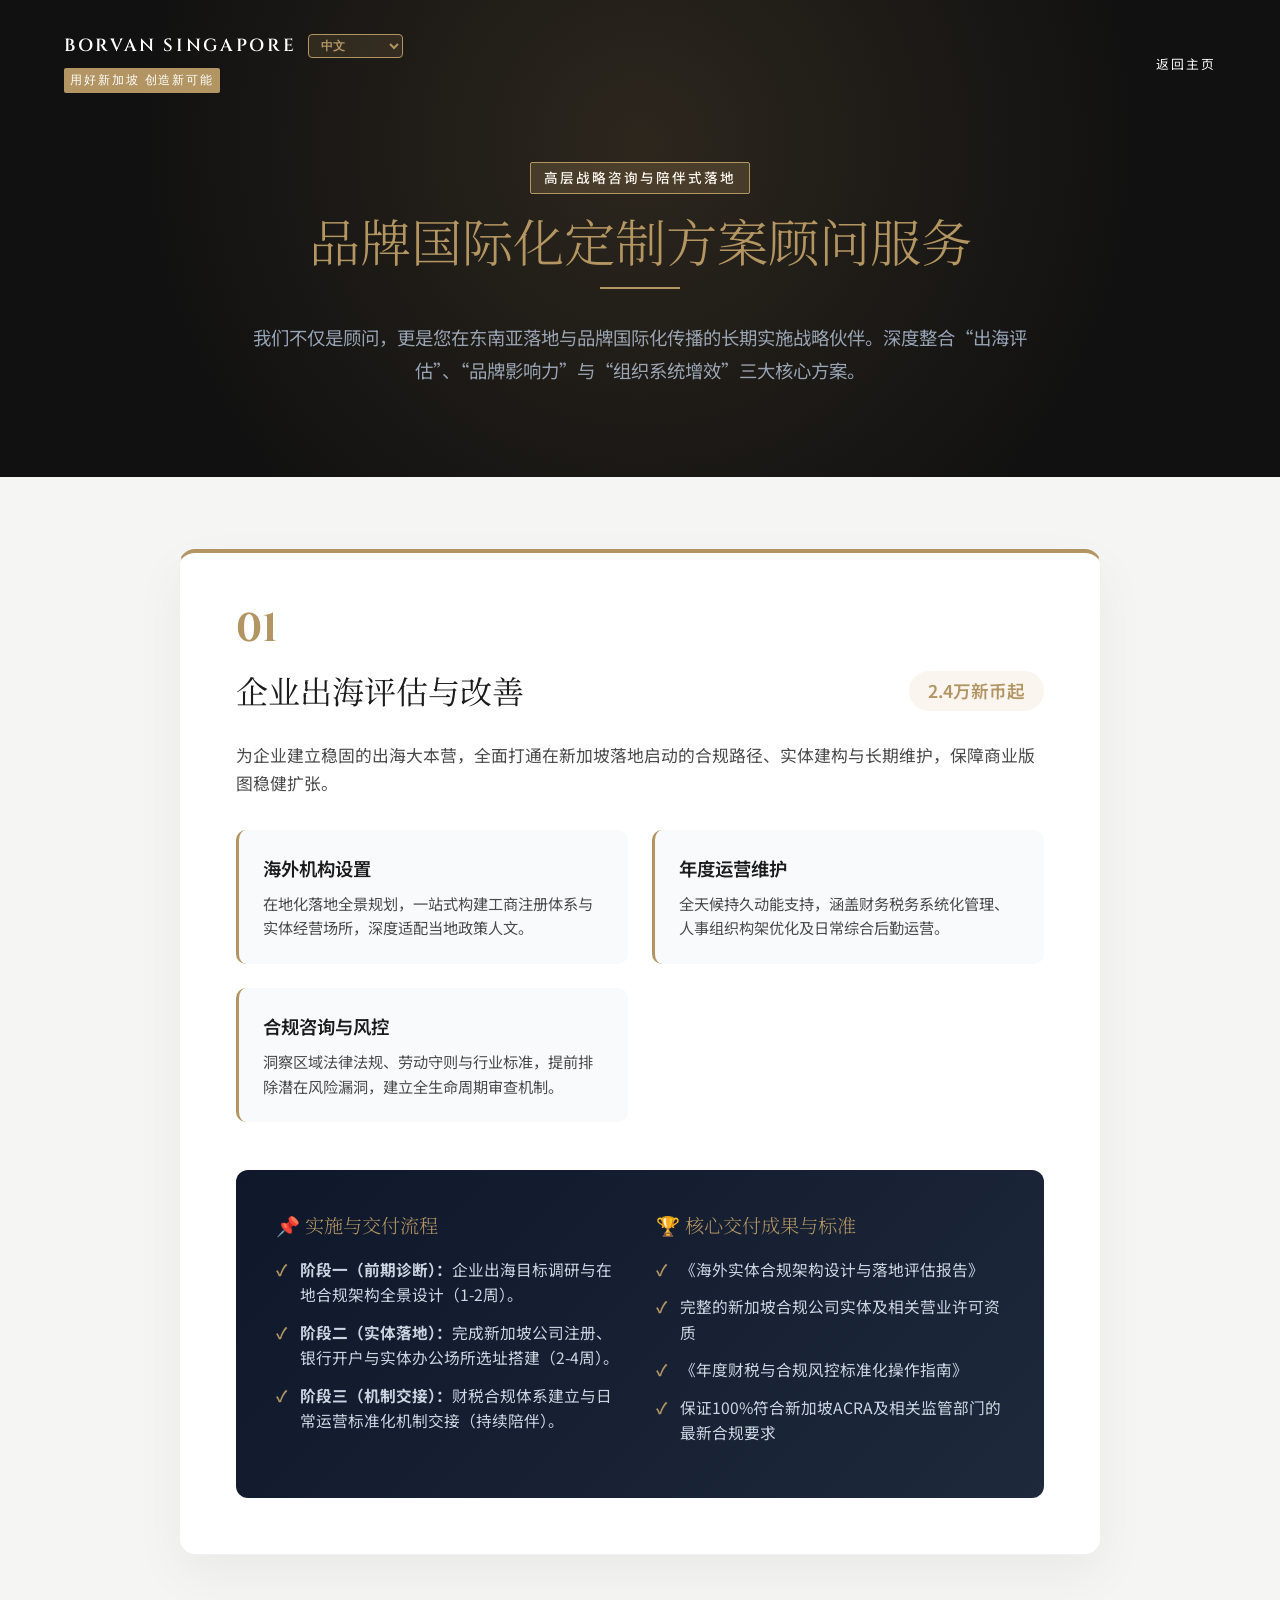
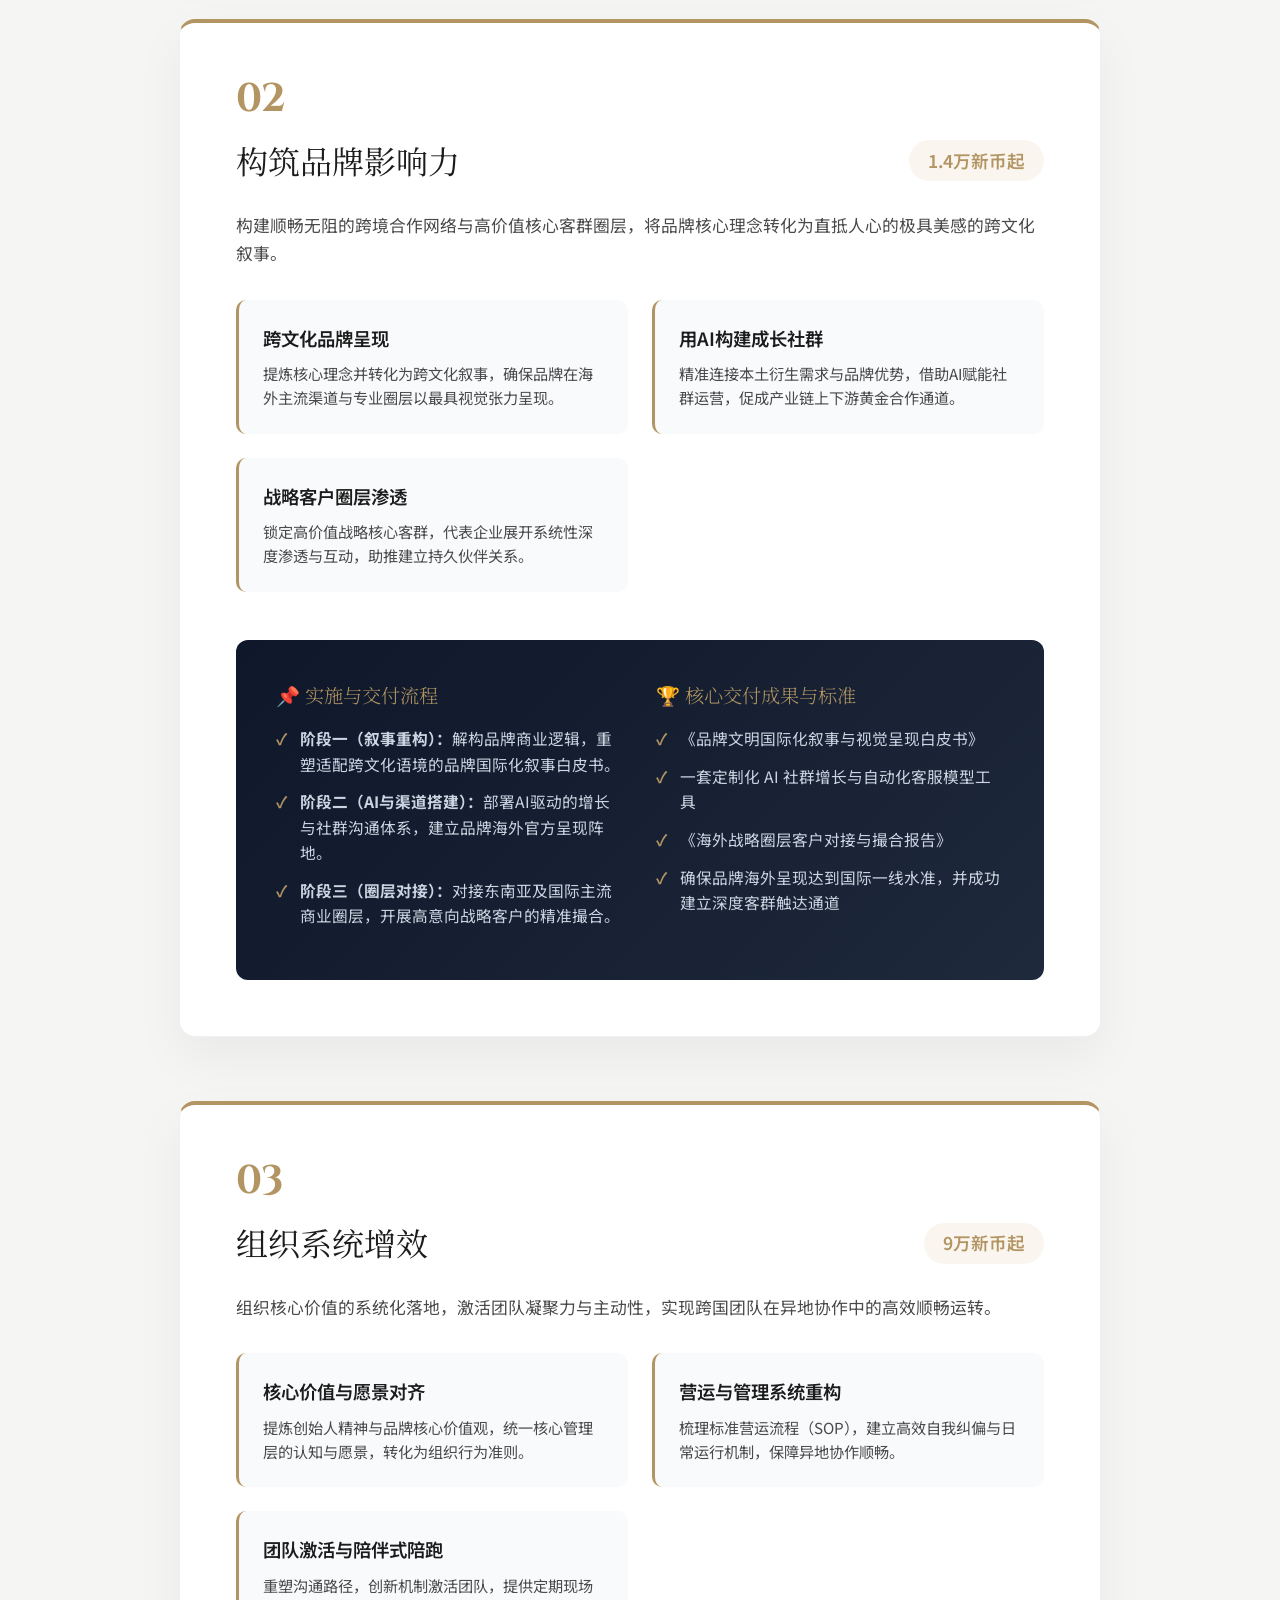
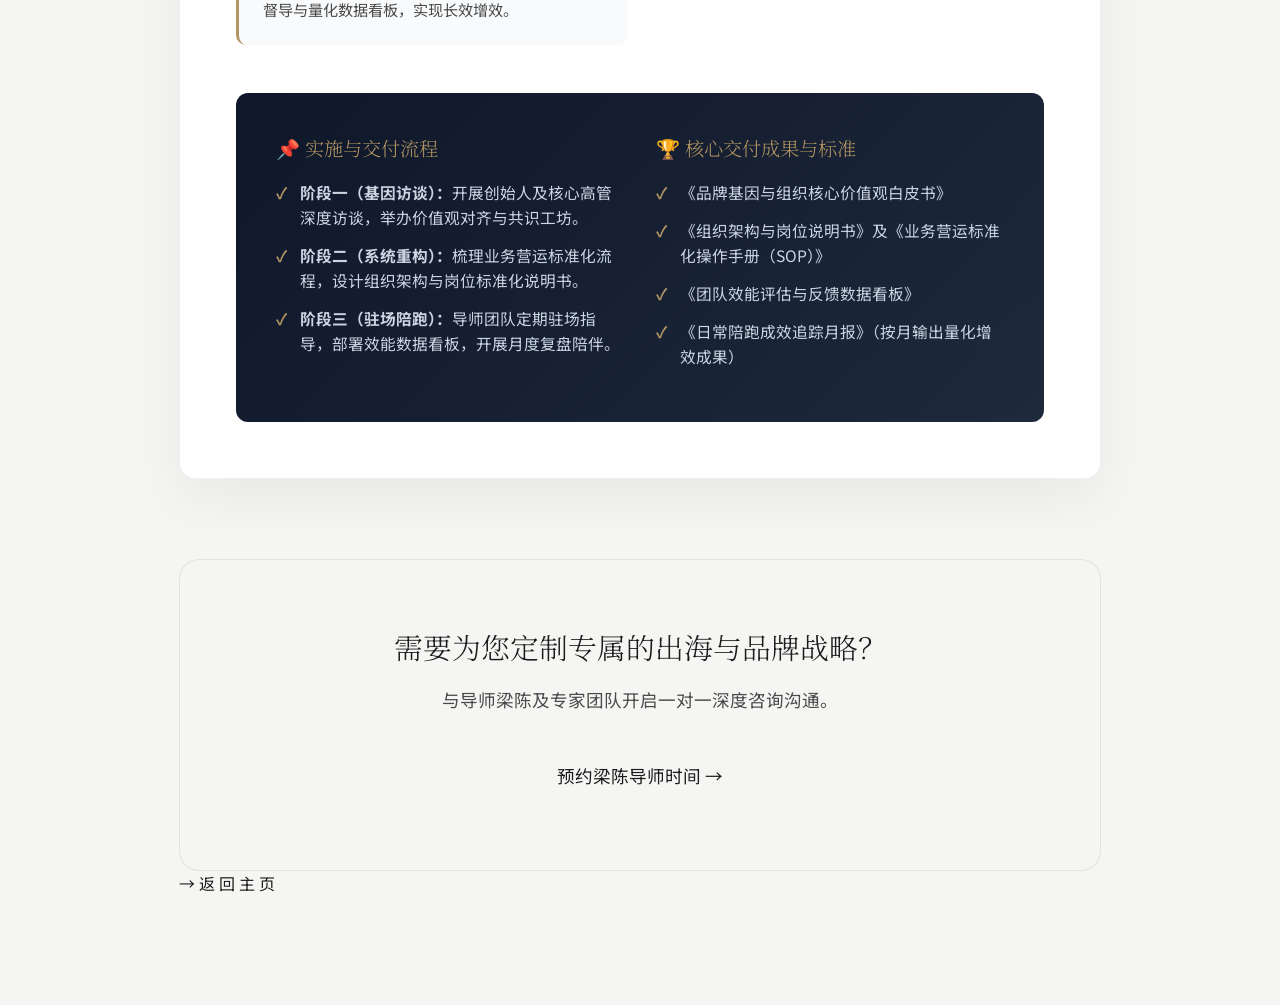
==== advisor.html @ 16544c5a "Add files via upload" ====
<!DOCTYPE html>
<html lang="zh-CN">

<head>
    <meta charset="UTF-8">
    <meta name="viewport" content="width=device-width, initial-scale=1.0">
    <title data-i18n="advisor.title">品牌国际化定制方案与顾问服务 | BORVAN SINGAPORE</title>
    <meta name="description" content="为企业家提供全方位品牌国际化出海评估、品牌影响力构建与组织系统增效的定制化顾问咨询与落地实施。">
    <!-- Google Fonts -->
    <link rel="preconnect" href="https://fonts.googleapis.com">
    <link rel="preconnect" href="https://fonts.gstatic.com" crossorigin>
    <link href="https://fonts.googleapis.com/css2?family=Cinzel:wght@400;600&family=Noto+Serif+SC:wght@300;400;600;900&family=Inter:wght@300;400;600&family=Noto+Sans+SC:wght@300;400;500;700&display=swap" rel="stylesheet">
    <link rel="stylesheet" href="style.css?v=3">
    <style>
        .advisor-header {
            padding: 18vh 5vw 10vh 5vw;
            background-color: var(--color-dark-bg);
            color: var(--color-dark-text);
            text-align: center;
            position: relative;
            overflow: hidden;
        }
        .advisor-header::before {
            content: '';
            position: absolute;
            top: 0; left: 0; right: 0; bottom: 0;
            background: radial-gradient(circle at 50% 30%, rgba(201, 160, 99, 0.15) 0%, rgba(15, 23, 42, 0) 70%);
            pointer-events: none;
        }
        .advisor-content {
            padding: 8vh 5vw 12vh 5vw;
            background-color: var(--color-surface);
        }
        .solution-card {
            background-color: #FFF;
            border-radius: 16px;
            padding: 3.5rem;
            margin-bottom: 4rem;
            box-shadow: 0 20px 50px rgba(0,0,0,0.05);
            border: 1px solid rgba(0,0,0,0.06);
            border-top: 4px solid var(--color-accent);
            transition: transform 0.3s ease, box-shadow 0.3s ease;
        }
        .solution-card:hover {
            transform: translateY(-5px);
            box-shadow: 0 30px 70px rgba(0,0,0,0.08);
        }
        .solution-badge-num {
            font-family: var(--font-english);
            font-size: 2.5rem;
            font-weight: 700;
            color: var(--color-accent);
            line-height: 1;
            margin-bottom: 1rem;
        }
        .card-header-title {
            font-size: 2rem;
            color: var(--color-text-primary);
            font-family: var(--font-heading);
            margin-bottom: 1.5rem;
            display: flex;
            align-items: center;
            justify-content: space-between;
            flex-wrap: wrap;
            gap: 1rem;
        }
        .price-chip {
            font-size: 1.1rem;
            font-family: var(--font-body);
            font-weight: 600;
            color: var(--color-accent);
            background-color: rgba(201, 160, 99, 0.1);
            padding: 0.4rem 1.2rem;
            border-radius: 50px;
        }
        .section-subgrid {
            display: grid;
            grid-template-columns: repeat(auto-fit, minmax(260px, 1fr));
            gap: 1.5rem;
            margin: 2rem 0 3rem 0;
        }
        .subgrid-item {
            background-color: #F8FAFC;
            padding: 1.5rem;
            border-radius: 10px;
            border-left: 3px solid var(--color-accent);
        }
        .subgrid-title {
            font-size: 1.15rem;
            font-weight: 600;
            color: var(--color-text-primary);
            margin-bottom: 0.5rem;
        }
        .subgrid-desc {
            font-size: 0.95rem;
            color: var(--color-text-secondary);
            line-height: 1.6;
        }
        .deliver-box {
            background: linear-gradient(135deg, #0F172A 0%, #1E293B 100%);
            color: #FFF;
            padding: 2.5rem;
            border-radius: 12px;
            margin-top: 2rem;
        }
        .deliver-grid {
            display: grid;
            grid-template-columns: 1fr 1fr;
            gap: 2rem;
        }
        .deliver-column h4 {
            font-size: 1.2rem;
            color: var(--color-accent);
            margin-bottom: 1rem;
            display: flex;
            align-items: center;
            gap: 0.5rem;
        }
        .deliver-list {
            list-style: none;
            padding: 0;
            margin: 0;
        }
        .deliver-list li {
            position: relative;
            padding-left: 1.5rem;
            margin-bottom: 0.8rem;
            font-size: 0.98rem;
            color: #CBD5E1;
            line-height: 1.6;
        }
        .deliver-list li::before {
            content: '✓';
            position: absolute;
            left: 0;
            color: var(--color-accent);
            font-weight: bold;
        }
        .cta-booking-box {
            text-align: center;
            margin-top: 5rem;
            padding: 4rem 2rem;
            background: rgba(255, 255, 255, 0.03);
            border: 1px solid rgba(0,0,0,0.08);
            border-radius: 20px;
        }
        @media (max-width: 768px) {
            .solution-card { padding: 2rem; }
            .deliver-grid { grid-template-columns: 1fr; }
        }
    </style>
</head>

<body>
    <nav class="architect-nav scrolled">
        <div class="nav-branding">
            <div style="display: flex; align-items: center; gap: 0.75rem;">
                <div class="nav-logo">BORVAN SINGAPORE</div>
                <select id="lang-switch" class="lang-switch" onchange="changeLanguage(this.value, true)" oninput="changeLanguage(this.value, true)">
                    <option value="zh">中文</option>
                    <option value="en">English</option>
                    <option value="ja">日本語</option>
                    <option value="es">Español</option>
                </select>
            </div>
            <div class="nav-badge" style="font-family: var(--font-english); font-size: 0.78rem; padding: 0.15rem 0.4rem; text-transform: uppercase; margin-top: 0.2rem;" data-i18n="nav.badge">用好新加坡 创造新可能</div>
        </div>
        <ul class="nav-links">
            <li><a href="index.html#mission" data-i18n="nav.back_to_home">返回主页</a></li>
        </ul>
    </nav>

    <header class="advisor-header">
        <div class="container">
            <div class="nav-badge" style="display: inline-block; font-size: 0.85rem; padding: 0.25rem 0.8rem; margin-bottom: 1rem; color: #FFF; background: rgba(201,160,99,0.2); border: 1px solid var(--color-accent);">高层战略咨询与陪伴式落地</div>
            <h1 class="section-title text-accent" style="margin-bottom: 1rem;">品牌国际化定制方案顾问服务</h1>
            <div class="title-line center mx-auto"></div>
            <p class="section-desc" style="max-width: 800px; margin: 0 auto; color: #94A3B8; font-size: 1.15rem; line-height: 1.8;">
                我们不仅是顾问，更是您在东南亚落地与品牌国际化传播的长期实施战略伙伴。深度整合“出海评估”、“品牌影响力”与“组织系统增效”三大核心方案。
            </p>
        </div>
    </header>

    <section class="advisor-content">
        <div class="container" style="max-width: 1050px;">
            
            <!-- Solution 01 -->
            <div class="solution-card">
                <div class="solution-badge-num">01</div>
                <div class="card-header-title">
                    <span>企业出海评估与改善</span>
                    <span class="price-tag price-chip">2.4万新币起</span>
                </div>
                <p style="color: var(--color-text-secondary); font-size: 1.05rem; line-height: 1.7; margin-bottom: 2rem;">
                    为企业建立稳固的出海大本营，全面打通在新加坡落地启动的合规路径、实体建构与长期维护，保障商业版图稳健扩张。
                </p>
                
                <div class="section-subgrid">
                    <div class="subgrid-item">
                        <div class="subgrid-title">海外机构设置</div>
                        <div class="subgrid-desc">在地化落地全景规划，一站式构建工商注册体系与实体经营场所，深度适配当地政策人文。</div>
                    </div>
                    <div class="subgrid-item">
                        <div class="subgrid-title">年度运营维护</div>
                        <div class="subgrid-desc">全天候持久动能支持，涵盖财务税务系统化管理、人事组织构架优化及日常综合后勤运营。</div>
                    </div>
                    <div class="subgrid-item">
                        <div class="subgrid-title">合规咨询与风控</div>
                        <div class="subgrid-desc">洞察区域法律法规、劳动守则与行业标准，提前排除潜在风险漏洞，建立全生命周期审查机制。</div>
                    </div>
                </div>

                <div class="deliver-box">
                    <div class="deliver-grid">
                        <div class="deliver-column">
                            <h4>📌 实施与交付流程</h4>
                            <ul class="deliver-list">
                                <li><strong>阶段一（前期诊断）：</strong>企业出海目标调研与在地合规架构全景设计（1-2周）。</li>
                                <li><strong>阶段二（实体落地）：</strong>完成新加坡公司注册、银行开户与实体办公场所选址搭建（2-4周）。</li>
                                <li><strong>阶段三（机制交接）：</strong>财税合规体系建立与日常运营标准化机制交接（持续陪伴）。</li>
                            </ul>
                        </div>
                        <div class="deliver-column">
                            <h4>🏆 核心交付成果与标准</h4>
                            <ul class="deliver-list">
                                <li>《海外实体合规架构设计与落地评估报告》</li>
                                <li>完整的新加坡合规公司实体及相关营业许可资质</li>
                                <li>《年度财税与合规风控标准化操作指南》</li>
                                <li>保证100%符合新加坡ACRA及相关监管部门的最新合规要求</li>
                            </ul>
                        </div>
                    </div>
                </div>
            </div>

            <!-- Solution 02 -->
            <div class="solution-card">
                <div class="solution-badge-num">02</div>
                <div class="card-header-title">
                    <span>构筑品牌影响力</span>
                    <span class="price-tag price-chip">1.4万新币起</span>
                </div>
                <p style="color: var(--color-text-secondary); font-size: 1.05rem; line-height: 1.7; margin-bottom: 2rem;">
                    构建顺畅无阻的跨境合作网络与高价值核心客群圈层，将品牌核心理念转化为直抵人心的极具美感的跨文化叙事。
                </p>
                
                <div class="section-subgrid">
                    <div class="subgrid-item">
                        <div class="subgrid-title">跨文化品牌呈现</div>
                        <div class="subgrid-desc">提炼核心理念并转化为跨文化叙事，确保品牌在海外主流渠道与专业圈层以最具视觉张力呈现。</div>
                    </div>
                    <div class="subgrid-item">
                        <div class="subgrid-title">用AI构建成长社群</div>
                        <div class="subgrid-desc">精准连接本土衍生需求与品牌优势，借助AI赋能社群运营，促成产业链上下游黄金合作通道。</div>
                    </div>
                    <div class="subgrid-item">
                        <div class="subgrid-title">战略客户圈层渗透</div>
                        <div class="subgrid-desc">锁定高价值战略核心客群，代表企业展开系统性深度渗透与互动，助推建立持久伙伴关系。</div>
                    </div>
                </div>

                <div class="deliver-box">
                    <div class="deliver-grid">
                        <div class="deliver-column">
                            <h4>📌 实施与交付流程</h4>
                            <ul class="deliver-list">
                                <li><strong>阶段一（叙事重构）：</strong>解构品牌商业逻辑，重塑适配跨文化语境的品牌国际化叙事白皮书。</li>
                                <li><strong>阶段二（AI与渠道搭建）：</strong>部署AI驱动的增长与社群沟通体系，建立品牌海外官方呈现阵地。</li>
                                <li><strong>阶段三（圈层对接）：</strong>对接东南亚及国际主流商业圈层，开展高意向战略客户的精准撮合。</li>
                            </ul>
                        </div>
                        <div class="deliver-column">
                            <h4>🏆 核心交付成果与标准</h4>
                            <ul class="deliver-list">
                                <li>《品牌文明国际化叙事与视觉呈现白皮书》</li>
                                <li>一套定制化 AI 社群增长与自动化客服模型工具</li>
                                <li>《海外战略圈层客户对接与撮合报告》</li>
                                <li>确保品牌海外呈现达到国际一线水准，并成功建立深度客群触达通道</li>
                            </ul>
                        </div>
                    </div>
                </div>
            </div>

            <!-- Solution 03 -->
            <div class="solution-card">
                <div class="solution-badge-num">03</div>
                <div class="card-header-title">
                    <span>组织系统增效</span>
                    <span class="price-tag price-chip">9万新币起</span>
                </div>
                <p style="color: var(--color-text-secondary); font-size: 1.05rem; line-height: 1.7; margin-bottom: 2rem;">
                    组织核心价值的系统化落地，激活团队凝聚力与主动性，实现跨国团队在异地协作中的高效顺畅运转。
                </p>
                
                <div class="section-subgrid">
                    <div class="subgrid-item">
                        <div class="subgrid-title">核心价值与愿景对齐</div>
                        <div class="subgrid-desc">提炼创始人精神与品牌核心价值观，统一核心管理层的认知与愿景，转化为组织行为准则。</div>
                    </div>
                    <div class="subgrid-item">
                        <div class="subgrid-title">营运与管理系统重构</div>
                        <div class="subgrid-desc">梳理标准营运流程（SOP），建立高效自我纠偏与日常运行机制，保障异地协作顺畅。</div>
                    </div>
                    <div class="subgrid-item">
                        <div class="subgrid-title">团队激活与陪伴式陪跑</div>
                        <div class="subgrid-desc">重塑沟通路径，创新机制激活团队，提供定期现场督导与量化数据看板，实现长效增效。</div>
                    </div>
                </div>

                <div class="deliver-box">
                    <div class="deliver-grid">
                        <div class="deliver-column">
                            <h4>📌 实施与交付流程</h4>
                            <ul class="deliver-list">
                                <li><strong>阶段一（基因访谈）：</strong>开展创始人及核心高管深度访谈，举办价值观对齐与共识工坊。</li>
                                <li><strong>阶段二（系统重构）：</strong>梳理业务营运标准化流程，设计组织架构与岗位标准化说明书。</li>
                                <li><strong>阶段三（驻场陪跑）：</strong>导师团队定期驻场指导，部署效能数据看板，开展月度复盘陪伴。</li>
                            </ul>
                        </div>
                        <div class="deliver-column">
                            <h4>🏆 核心交付成果与标准</h4>
                            <ul class="deliver-list">
                                <li>《品牌基因与组织核心价值观白皮书》</li>
                                <li>《组织架构与岗位说明书》及《业务营运标准化操作手册（SOP）》</li>
                                <li>《团队效能评估与反馈数据看板》</li>
                                <li>《日常陪跑成效追踪月报》（按月输出量化增效成果）</li>
                            </ul>
                        </div>
                    </div>
                </div>
            </div>

            <!-- CTA Box -->
            <div class="cta-booking-box">
                <h3 style="font-family: var(--font-heading); font-size: 1.8rem; color: var(--color-text-primary); margin-bottom: 1rem;">需要为您定制专属的出海与品牌战略？</h3>
                <p style="color: var(--color-text-secondary); font-size: 1.1rem; margin-bottom: 2rem;">与导师梁陈及专家团队开启一对一深度咨询沟通。</p>
                <a href="index.html#booking" class="btn btn-primary" style="padding: 1rem 2.5rem; font-size: 1.1rem; border-radius: 50px; text-decoration: none; display: inline-block;">预约梁陈导师时间 →</a>
            </div>

            <a href="index.html" class="back-link" data-i18n="course.back_link" style="margin-top: 4rem;">← 返 回 主 页</a>
        </div>
    </section>

    <script src="i18n.js?v=20260630_v3"></script>
    <script src="script.js?v=2"></script>
</body>
</html>
---- style.css ----
/* Architectural Minimalist Theme */

:root {
    --color-bg: #EAEAE6; /* Warm off-white */
    --color-surface: #F5F5F3;
    --color-text-primary: #1C1C1C; /* Charcoal */
    --color-text-secondary: #4A4A4A;
    --color-accent: #B29562; /* Sophisticated Muted Gold */
    --color-dark-bg: #111111;
    --color-dark-surface: #1A1A1A;
    --color-dark-text: #FFFFFF;
    
    --font-heading: 'Noto Serif SC', 'Playfair Display', serif;
    --font-english: 'Cinzel', serif;
    --font-body: 'Noto Sans SC', 'Inter', system-ui, -apple-system, sans-serif;
    
    --transition-smooth: all 0.6s cubic-bezier(0.16, 1, 0.3, 1);
    --transition-slow: all 1.2s cubic-bezier(0.16, 1, 0.3, 1);
}

* {
    margin: 0;
    padding: 0;
    box-sizing: border-box;
}

body {
    font-family: var(--font-body);
    color: var(--color-text-primary);
    background-color: var(--color-bg);
    line-height: 1.6;
    overflow-x: hidden;
    scroll-behavior: smooth;
    -webkit-font-smoothing: antialiased;
}

h1, h2, h3, h4, .serif-text {
    font-family: var(--font-heading);
    font-weight: 300;
}

a {
    text-decoration: none;
    color: inherit;
}

.container {
    max-width: 1300px;
    margin: 0 auto;
    padding: 0 5vw;
}

.text-accent {
    color: var(--color-accent);
}

.mx-auto { margin-left: auto; margin-right: auto; }
.text-center { text-align: center; }

/* Navigation */
.architect-nav {
    position: fixed;
    top: 0;
    width: 100%;
    padding: 2rem 5vw;
    display: flex;
    justify-content: space-between;
    align-items: center;
    z-index: 100;
    background: transparent;
    transition: var(--transition-smooth);
    color: var(--color-dark-text); /* Starts dark bg friendly for hero */
}

.architect-nav.scrolled {
    background: rgba(234, 234, 230, 0.95);
    backdrop-filter: blur(10px);
    color: var(--color-text-primary);
    padding: 1.5rem 5vw;
    box-shadow: 0 4px 30px rgba(0,0,0,0.03);
}

.nav-branding {
    display: flex;
    flex-direction: column;
    gap: 0.3rem;
}

.nav-logo {
    font-family: var(--font-english);
    font-size: 1.1rem;
    letter-spacing: 0.15em;
    font-weight: 600;
}

.nav-badge {
    background-color: var(--color-accent);
    color: #FFF;
    font-size: 0.75rem;
    padding: 0.15rem 0.5rem;
    border-radius: 2px;
    align-self: flex-start;
    font-family: var(--font-body);
    font-weight: 500;
    letter-spacing: 0.15em;
}

.nav-links {
    list-style: none;
    display: flex;
    gap: 3rem;
}

.nav-links a {
    font-size: 0.8rem;
    text-transform: uppercase;
    letter-spacing: 0.15em;
    position: relative;
    padding-bottom: 5px;
}

.nav-links a::after {
    content: '';
    position: absolute;
    bottom: 0;
    left: 0;
    width: 0;
    height: 1px;
    background-color: var(--color-accent);
    transition: width 0.3s ease;
}

.nav-links a:hover::after {
    width: 100%;
}

/* Typography elements */
.section-title {
    font-size: clamp(2.2rem, 4vw, 3.5rem);
    line-height: 1.2;
    margin-bottom: 2rem;
}

.section-title.small-title {
    font-size: clamp(1.6rem, 2.5vw, 2.2rem);
    line-height: 1.4;
}

.highlight-bg {
    background-color: var(--color-accent);
    color: #FFF;
    padding: 0 0.8rem;
    border-radius: 4px;
    display: inline-block;
}

.title-line {
    width: 60px;
    height: 2px;
    background-color: var(--color-accent);
    margin-bottom: 2rem;
}

.title-line.center {
    width: 80px;
}

/* Sections */
.section {
    padding: 12vw 0;
}

/* Hero Section */
.hero {
    height: 100vh;
    position: relative;
    display: flex;
    align-items: center;
    justify-content: center;
    overflow: hidden;
    color: var(--color-dark-text);
}

.hero-bg {
    position: absolute;
    top: 0;
    left: 0;
    width: 100%;
    height: 120%; /* For slight parallax if needed */
    background-size: cover;
    background-position: center;
    background-color: var(--color-dark-bg);
    opacity: 0.8;
    z-index: -1;
    transform: translateZ(0); /* Hardware accel */
}

/* Overlay to ensure text readability */
.hero-bg::after {
    content: '';
    position: absolute;
    inset: 0;
    background: linear-gradient(135deg, rgba(17,17,17,0.7) 0%, rgba(17,17,17,0.3) 100%);
}

.hero-content {
    text-align: center;
    z-index: 10;
    padding: 0 20px;
    margin-top: 5vh;
}

.hero-title {
    font-size: clamp(1.2rem, 2.5vw, 2.2rem);
    line-height: 1.2;
    letter-spacing: 0.05em;
    margin-bottom: 2rem;
    text-shadow: 0 10px 30px rgba(0,0,0,0.3);
}

.hero-title .block {
    display: block;
}

/* Custom Header Texts */
.title-group {
    display: flex;
    flex-direction: column;
    align-items: center;
    margin-bottom: 2rem;
}

.title-group .hero-title {
    margin-bottom: 0;
    margin: 1.5rem 0;
}

.pre-title {
    font-size: clamp(1.2rem, 2.5vw, 2rem);
    font-family: var(--font-heading);
    color: rgba(255, 255, 255, 0.8);
    letter-spacing: 0.2em;
    font-weight: 300;
    text-shadow: 0 5px 15px rgba(0,0,0,0.3);
    position: relative;
    display: inline-block;
}

.pre-title::before {
    content: '';
    position: absolute;
    bottom: -5px;
    left: 50%;
    transform: translateX(-50%);
    width: 30px;
    height: 1px;
    background-color: var(--color-accent);
}

.post-title {
    font-size: clamp(0.95rem, 1.6vw, 1.25rem);
    font-weight: 400;
    color: #FFFFFF;
    background: rgba(178, 149, 98, 0.08);
    border: 1px solid rgba(178, 149, 98, 0.3);
    padding: 0.8rem 2.5rem;
    border-radius: 50px;
    letter-spacing: 0.12em;
    display: inline-block;
    margin-top: 2rem;
    box-shadow: 0 8px 32px 0 rgba(0, 0, 0, 0.2);
    backdrop-filter: blur(8px);
    -webkit-backdrop-filter: blur(8px);
    text-shadow: none;
    transition: var(--transition-smooth);
}

.post-title:hover {
    background: rgba(178, 149, 98, 0.18);
    border-color: rgba(178, 149, 98, 0.6);
    transform: translateY(-2px);
    box-shadow: 0 15px 30px rgba(178, 149, 98, 0.15);
}

.bouncy-text {
    display: flex;
    justify-content: center;
    gap: 0.2rem;
}

.bouncy-text span {
    display: inline-block;
    animation: jump 2s infinite cubic-bezier(0.28, 0.84, 0.42, 1);
    animation-delay: calc(var(--delay) * 0.1s);
}

@keyframes jump {
    0%, 100% { transform: translateY(0); }
    50% { transform: translateY(-10px); }
}

.hero-subtitle {
    font-size: clamp(1rem, 1.3vw, 1.4rem);
    font-family: var(--font-body);
    font-weight: 300;
    letter-spacing: 0.05em;
    max-width: 700px;
    margin: 0 auto 5rem auto;
    opacity: 0.8;
}

.scroll-down {
    display: inline-flex;
    flex-direction: column;
    align-items: center;
    gap: 15px;
    font-size: 1.1rem;
    letter-spacing: 0.25em;
    text-transform: uppercase;
    font-family: var(--font-english);
    transition: var(--transition-smooth);
    opacity: 0.7;
}

.scroll-down:hover {
    opacity: 1;
    color: var(--color-accent);
}

.scroll-down .arrow {
    display: block;
    animation: bounce 2s infinite;
}

@keyframes bounce {
    0%, 20%, 50%, 80%, 100% { transform: translateY(0); }
    40% { transform: translateY(6px); }
    60% { transform: translateY(3px); }
}

/* Mission Section */
.grid-2 {
    display: grid;
    grid-template-columns: 1fr 1fr;
    gap: 10vw;
    align-items: center;
}

.mission-image {
    position: relative;
    padding-right: 2rem;
    padding-bottom: 2rem;
    width: 50%;
    margin: 0 auto;
}



.portrait-img {
    width: 100%;
    height: auto;
    object-fit: cover;
    aspect-ratio: 4/5;
    filter: sepia(10%) grayscale(40%) contrast(110%);
    box-shadow: -20px -20px 0px rgba(0,0,0,0.03);
    z-index: 2;
    position: relative;
    transition: var(--transition-slow);
}

.mission-image:hover .portrait-img {
    filter: sepia(0%) grayscale(0%) contrast(100%);
    transform: scale(1.02);
}

.image-accent {
    position: absolute;
    bottom: -10px;
    right: -10px;
    width: 50%;
    height: 80%;
    background-color: var(--color-accent);
    z-index: 1;
    opacity: 0.15;
}

.mission-text .lead-text {
    font-size: 1.6rem;
    font-weight: 400;
    font-family: var(--font-heading);
    margin-bottom: 2.5rem;
    color: var(--color-text-primary);
    line-height: 1.5;
}

.mission-text .desc-text {
    font-size: 1.05rem;
    color: var(--color-text-secondary);
    max-width: 90%;
}

/* Services */
.services {
    background-color: var(--color-surface);
}

.section-desc {
    font-size: 1.1rem;
    color: var(--color-text-secondary);
    margin-bottom: 6rem;
    max-width: 600px;
    margin-left: auto;
    margin-right: auto;
}

.service-grid {
    display: grid;
    grid-template-columns: repeat(auto-fit, minmax(320px, 1fr));
    gap: 3rem;
}

.service-card {
    background: var(--color-bg);
    padding: 4rem 3rem;
    border-top: 3px solid transparent;
    transition: var(--transition-smooth);
    position: relative;
    box-shadow: 0 10px 30px rgba(0,0,0,0.02);
}

.service-card:hover {
    border-top-color: var(--color-accent);
    transform: translateY(-10px);
    box-shadow: 0 20px 50px rgba(0,0,0,0.06);
    background-color: #FFFFFF;
}

.card-number {
    font-family: var(--font-english);
    font-size: 3.5rem;
    color: var(--color-accent);
    opacity: 0.2;
    margin-bottom: 1.5rem;
    font-weight: 300;
    line-height: 1;
}

.card-title {
    font-size: 1.5rem;
    margin-bottom: 0.5rem;
    font-weight: 600;
    color: var(--color-text-primary);
}

.card-subtitle {
    font-family: var(--font-english);
    font-size: 0.75rem;
    text-transform: uppercase;
    letter-spacing: 0.15em;
    color: var(--color-accent);
    margin-bottom: 2rem;
}

.card-desc {
    color: var(--color-text-secondary);
    font-size: 1rem;
    line-height: 1.8;
}

/* Ecosystem */
.ecosystem {
    background-color: var(--color-dark-bg);
    color: var(--color-dark-text);
    text-align: center;
    padding: 10vw 0 12vw 0;
}

.ecosystem-title {
    font-size: clamp(2.5rem, 5vw, 4.5rem);
    color: var(--color-accent);
    margin-bottom: 2rem;
}

.ecosystem-quote {
    font-family: var(--font-heading);
    font-size: clamp(1.4rem, 2.5vw, 2.2rem);
    max-width: 900px;
    margin: 0 auto 6rem auto;
    line-height: 1.6;
    letter-spacing: 0.05em;
}

.partners-title {
    font-size: 0.85rem;
    font-family: var(--font-english);
    text-transform: uppercase;
    letter-spacing: 0.2em;
    margin-bottom: 4rem;
    opacity: 0.85;
}

.partners-grid {
    display: flex;
    justify-content: center;
    flex-wrap: wrap;
    gap: 4rem 6rem;
}

.partner-logo {
    font-family: var(--font-english);
    font-size: 1.1rem;
    letter-spacing: 0.15em;
    opacity: 0.85;
    transition: var(--transition-smooth);
    cursor: default;
    border-bottom: 1px solid transparent;
    padding-bottom: 5px;
}

.partner-logo:hover {
    opacity: 1;
    color: var(--color-accent);
    border-bottom: 1px solid var(--color-accent);
}

/* Footer */
.footer {
    background-color: var(--color-dark-surface);
    color: var(--color-dark-text);
    padding: 8rem 0 2rem 0;
}

.footer-grid {
    display: grid;
    grid-template-columns: 1.5fr 1fr;
    gap: 8rem;
    margin-bottom: 6rem;
}

.footer-brand h2 {
    font-size: clamp(2rem, 3vw, 2.8rem);
    margin-bottom: 1.5rem;
    color: #FFFFFF;
}

.footer-brand p {
    color: #999;
    max-width: 480px;
    font-size: 1.1rem;
    line-height: 1.8;
}

.footer-contact h3 {
    font-family: var(--font-english);
    font-size: 0.9rem;
    letter-spacing: 0.15em;
    text-transform: uppercase;
    margin-bottom: 2rem;
    color: var(--color-accent);
}

.footer-contact ul {
    list-style: none;
    margin-bottom: 3rem;
}

.footer-contact li {
    margin-bottom: 1rem;
    color: #CCC;
    font-size: 1rem;
}

.footer-contact a:hover {
    color: var(--color-accent);
}

.social-links {
    display: flex;
    gap: 2rem;
}

.social-icon {
    font-family: var(--font-english);
    font-size: 0.85rem;
    text-transform: uppercase;
    letter-spacing: 0.1em;
    color: #888;
    position: relative;
    padding-bottom: 3px;
}

.social-icon::after {
    content: '';
    position: absolute;
    bottom: 0;
    left: 0;
    width: 0;
    height: 1px;
    background-color: var(--color-accent);
    transition: width 0.3s ease;
}

.social-icon:hover {
    color: var(--color-accent);
}

.social-icon:hover::after {
    width: 100%;
}

.footer-bottom {
    text-align: center;
    padding-top: 3rem;
    border-top: 1px solid rgba(255,255,255,0.05);
    color: #555;
    font-size: 0.85rem;
    font-family: var(--font-english);
    letter-spacing: 0.05em;
}

/* Partner Logo Modifications */
.partner-logo-with-case {
    display: flex;
    flex-direction: column;
    align-items: center;
    gap: 0.8rem;
    padding-bottom: 0;
    border-bottom: none;
}

.partner-logo-with-case:hover {
    border-bottom: none;
}

.partner-case {
    font-size: 0.85rem;
    font-family: var(--font-body);
    letter-spacing: 0;
    text-transform: none;
    color: var(--color-accent);
    opacity: 0.8;
    transition: var(--transition-smooth);
}

.partner-case:hover {
    opacity: 1;
    text-decoration: underline;
}

/* Pricing Plans */
.pricing-plans {
    margin-top: 2rem;
    display: flex;
    flex-direction: column;
    gap: 1.2rem;
}

.pricing-plan {
    display: flex;
    justify-content: space-between;
    align-items: center;
    border-bottom: 1px solid rgba(255, 255, 255, 0.1);
    padding-bottom: 1rem;
}

.pricing-plan h4 {
    font-family: var(--font-heading);
    font-size: 1.1rem;
    color: #FFFFFF;
    font-weight: 300;
}

.pricing-plan span {
    font-family: var(--font-english);
    font-size: 0.9rem;
    color: var(--color-accent);
    letter-spacing: 0.1em;
}

/* Solutions Grid Aesthetic */
.solutions-grid {
    display: grid;
    grid-template-columns: repeat(auto-fit, minmax(260px, 1fr));
    gap: 2.5rem;
}

.solution-item {
    text-align: center;
    padding: 3rem 2rem;
    background-color: var(--color-surface);
    box-shadow: 0 10px 40px rgba(0,0,0,0.02);
    border-top: 3px solid transparent;
    transition: var(--transition-smooth);
    cursor: pointer;
}

.solution-item:hover {
    border-top-color: var(--color-accent);
    transform: translateY(-8px);
    box-shadow: 0 20px 50px rgba(0,0,0,0.06);
    background-color: #FFFFFF;
}

.solution-number {
    display: block;
    font-family: var(--font-english);
    font-size: 2rem;
    color: var(--color-accent);
    opacity: 0.3;
    margin-bottom: 1.2rem;
    font-weight: 300;
}

.solution-title {
    font-family: var(--font-heading);
    font-size: 1.2rem;
    color: var(--color-text-primary);
    font-weight: 400;
    margin-bottom: 0.8rem;
}

.solution-price {
    font-family: var(--font-body);
    font-size: 0.95rem;
    color: var(--color-accent);
    margin-bottom: 1.8rem;
    font-weight: 400;
    letter-spacing: 0.05em;
}

.solution-line {
    width: 30px;
    height: 2px;
    background-color: var(--color-accent);
    margin: 0 auto;
    transition: width 0.4s ease;
}

.solution-item:hover .solution-line {
    width: 60px;
}

/* Redesigned Contact Info */
.contact-info-grid {
    display: flex;
    justify-content: center;
    gap: 10vw;
    flex-wrap: wrap;
    align-items: flex-start;
}

.contact-item {
    min-width: 200px;
}

.contact-label {
    color: var(--color-accent);
    font-family: var(--font-english);
    letter-spacing: 0.15em;
    margin-bottom: 0.8rem;
    text-transform: uppercase;
    font-size: 0.85rem;
    font-weight: 300;
}

.contact-value {
    font-size: 1.1rem;
    color: #FFFFFF;
    transition: var(--transition-smooth);
    display: inline-block;
    font-weight: 300;
}

a.contact-value:hover {
    color: var(--color-accent);
    transform: translateY(-2px);
}

.social-links-center {
    display: flex;
    justify-content: center;
    gap: 2rem;
}

.social-links-center .social-icon {
    font-family: var(--font-english);
    font-size: 0.85rem;
    text-transform: uppercase;
    letter-spacing: 0.1em;
    color: #FFFFFF;
    position: relative;
    padding-bottom: 3px;
    transition: var(--transition-smooth);
}

.social-links-center .social-icon::after {
    content: '';
    position: absolute;
    bottom: 0;
    left: 0;
    width: 0;
    height: 1px;
    background-color: var(--color-accent);
    transition: width 0.3s ease;
}

.social-links-center .social-icon:hover {
    color: var(--color-accent);
}

.social-links-center .social-icon:hover::after {
    width: 100%;
}

/* Animations Triggered by Classes */
.reveal-up {
    opacity: 0;
    transform: translateY(40px);
    transition: var(--transition-slow);
}

.reveal-up.active {
    opacity: 1;
    transform: translateY(0);
}

/* Modal (Secondary Page) */
.modal-overlay {
    position: fixed;
    top: 0;
    left: 0;
    width: 100%;
    height: 100%;
    background-color: rgba(0, 0, 0, 0.85); /* Darker backdrop */
    backdrop-filter: blur(5px);
    z-index: 1000;
    display: flex;
    justify-content: center;
    align-items: center;
    opacity: 0;
    visibility: hidden;
    transition: var(--transition-smooth);
}

.modal-overlay.active {
    opacity: 1;
    visibility: visible;
}

.modal-content {
    background-color: var(--color-surface);
    width: 90%;
    max-width: 600px;
    padding: 3rem;
    position: relative;
    transform: translateY(30px);
    transition: var(--transition-smooth);
    box-shadow: 0 25px 50px -12px rgba(0, 0, 0, 0.25);
    border-top: 4px solid var(--color-accent);
}

.modal-overlay.active .modal-content {
    transform: translateY(0);
}

.modal-close {
    position: absolute;
    top: 1.5rem;
    right: 1.5rem;
    background: none;
    border: none;
    font-size: 2rem;
    line-height: 1;
    color: var(--color-text-secondary);
    cursor: pointer;
    transition: color 0.3s ease;
}

.modal-close:hover {
    color: var(--color-accent);
}

.modal-header {
    font-family: var(--font-heading);
    font-size: 1.8rem;
    color: var(--color-text-primary);
    margin-bottom: 1.5rem;
}

.modal-price {
    font-size: 1.4rem;
    color: var(--color-accent);
    margin-bottom: 2rem;
    font-family: var(--font-body);
    font-weight: 500;
}

.modal-services {
    list-style: none;
    padding: 0;
}

.modal-services li {
    font-size: 1.1rem;
    color: var(--color-text-secondary);
    margin-bottom: 1rem;
    position: relative;
    padding-left: 1.5rem;
}

.modal-services li::before {
    content: '•';
    color: var(--color-accent);
    position: absolute;
    left: 0;
    top: 0;
    font-size: 1.2rem;
}

.reveal-text {
    opacity: 0;
    transform: translateY(20px);
    transition: 1.2s cubic-bezier(0.2, 0.8, 0.2, 1);
}

.reveal-text.active {
    opacity: 1;
    transform: translateY(0);
}

.delay-1 { transition-delay: 0.2s; }
.delay-2 { transition-delay: 0.4s; }
.delay-3 { transition-delay: 0.6s; }
.delay-4 { transition-delay: 0.8s; }

/* Responsive adjustments */
@media (max-width: 1024px) {
    .grid-2 {
        gap: 6vw;
    }
}

@media (max-width: 768px) {
    .grid-2, .footer-grid {
        grid-template-columns: 1fr;
        gap: 4rem;
    }
    
    .nav-links {
        display: none; /* Add a mobile menu in a real build */
    }
    
    .architect-nav {
        justify-content: center;
    }
    
    .mission-image {
        max-width: 500px;
        margin: 0 auto;
    }
    
    .section-title {
        text-align: center;
    }
    
    .title-line:not(.center) {
        margin: 0 auto 2rem auto;
    }

    .mission-text {
        text-align: center;
    }
    
    .mission-text .desc-text {
        margin: 0 auto;
    }
}

/* Premium Upgrade (Dark Luxury Theme) */
.premium-upgrade {
    background-color: var(--color-dark-bg) !important;
    color: var(--color-dark-text) !important;
}

.premium-upgrade .section-title {
    color: var(--color-dark-text);
}

.premium-upgrade .section-desc {
    color: #CCCCCC !important;
}

.premium-upgrade .solution-item {
    background-color: var(--color-dark-surface) !important;
    box-shadow: 0 10px 40px rgba(0, 0, 0, 0.3) !important;
    border-top: 3px solid transparent;
}

.premium-upgrade .solution-item:hover {
    border-top-color: var(--color-accent) !important;
    background-color: #222222 !important;
    box-shadow: 0 20px 50px rgba(0, 0, 0, 0.6) !important;
}

.premium-upgrade .solution-title {
    color: var(--color-dark-text) !important;
}

/* Elegant Language Selector Dropdown Customization */
.lang-selector select {
    border: 1px solid var(--color-accent) !important;
    border-radius: 4px;
    padding: 2px 6px;
    background: transparent;
    color: inherit;
    font-size: 0.65rem;
    text-transform: uppercase;
    cursor: pointer;
    outline: none;
    transition: var(--transition-smooth);
}

.lang-selector select:hover {
    border-color: #FFFFFF !important;
    background-color: rgba(255, 255, 255, 0.1) !important;
}

.architect-nav.scrolled .lang-selector select:hover {
    border-color: var(--color-text-primary) !important;
    background-color: rgba(0, 0, 0, 0.05) !important;
}

/* Course Booking Button Interactive Style */
.course-booking-btn {
    box-shadow: 0 4px 15px rgba(178, 149, 98, 0.2);
    border: 1px solid var(--color-accent);
}

.course-booking-btn:hover {
    background-color: #FFFFFF !important;
    color: var(--color-text-primary) !important;
    transform: translateY(-3px);
    box-shadow: 0 10px 30px rgba(178, 149, 98, 0.4);
}

/* Mobile Bottom Floating Capsule Navigation */
.mobile-bottom-nav {
    position: fixed;
    bottom: 24px;
    left: 50%;
    transform: translateX(-50%);
    width: calc(100% - 40px);
    max-width: 420px;
    height: 64px;
    background: rgba(17, 17, 17, 0.82);
    backdrop-filter: blur(20px);
    -webkit-backdrop-filter: blur(20px);
    border: 1px solid rgba(178, 149, 98, 0.3);
    border-radius: 32px;
    display: none;
    z-index: 1000;
    box-shadow: 0 12px 40px rgba(0, 0, 0, 0.4);
    transition: all 0.3s cubic-bezier(0.4, 0, 0.2, 1);
}

.mobile-bottom-nav-inner {
    display: flex;
    justify-content: space-around;
    align-items: center;
    height: 100%;
    padding: 0 8px;
}

.mobile-nav-item {
    display: flex;
    flex-direction: column;
    align-items: center;
    justify-content: center;
    text-decoration: none;
    color: rgba(255, 255, 255, 0.65);
    font-size: 0.65rem;
    font-weight: 500;
    transition: all 0.25s ease;
    gap: 4px;
    flex: 1;
}

.mobile-nav-item svg {
    stroke: rgba(255, 255, 255, 0.65);
    transition: all 0.25s ease;
}

.mobile-nav-item:hover, .mobile-nav-item.active {
    color: var(--color-accent);
}

.mobile-nav-item:hover svg, .mobile-nav-item.active svg {
    stroke: var(--color-accent);
    transform: translateY(-2px);
}

.mobile-bottom-nav.nav-hidden {
    transform: translate(-50%, 100px);
    opacity: 0;
}

@media (max-width: 768px) {
    .mobile-bottom-nav {
        display: block;
    }
}

/* Custom Toast Notification */
.custom-toast {
    position: fixed;
    top: 40px;
    left: 50%;
    transform: translate(-50%, -100px);
    background: rgba(20, 20, 20, 0.9);
    backdrop-filter: blur(10px);
    -webkit-backdrop-filter: blur(10px);
    color: #FFFFFF;
    padding: 1rem 2rem;
    border-radius: 8px;
    border: 1px solid var(--color-accent);
    font-size: 0.95rem;
    font-family: var(--font-body);
    font-weight: 500;
    box-shadow: 0 10px 40px rgba(0, 0, 0, 0.5);
    z-index: 9999;
    opacity: 0;
    transition: transform 0.4s cubic-bezier(0.175, 0.885, 0.32, 1.275), opacity 0.4s ease;
    text-align: center;
    pointer-events: none;
    max-width: 90vw;
    width: max-content;
}

.custom-toast.show {
    transform: translate(-50%, 0);
    opacity: 1;
}

/* Founder Profile Links styling */
.profile-link {
    color: inherit;
    text-decoration: none;
    transition: var(--transition-smooth);
}
.profile-link:hover {
    color: var(--color-accent);
}

/* Founder Identity Architecture section styling */
.services-intro-grid {
    display: grid;
    grid-template-columns: 1.2fr 1fr;
    gap: 4rem;
    margin-bottom: 5rem;
    align-items: center;
}

.services-intro-left {
    font-family: var(--font-heading);
    font-size: 1.4rem;
    line-height: 1.8;
    color: var(--color-text-primary);
    font-style: italic;
    border-left: 2px solid var(--color-accent);
    padding-left: 2rem;
}

.services-intro-right {
    font-size: 1.05rem;
    line-height: 1.8;
    color: var(--color-text-secondary);
}

.services-intro-right p {
    margin-bottom: 1rem;
}

.services-intro-right p:last-child {
    margin-bottom: 0;
}

/* Pricing Philosophy styling */
.pricing-philosophy-box {
    margin-top: 5rem;
    padding: 3rem;
    background: rgba(255, 255, 255, 0.4);
    border: 1px dashed var(--color-accent);
    border-radius: 4px;
    text-align: center;
}

.pricing-philosophy-title {
    font-family: var(--font-heading);
    font-size: 1.5rem;
    color: var(--color-text-primary);
    margin-bottom: 1rem;
    letter-spacing: 0.05em;
}

.pricing-philosophy-desc {
    font-size: 1.05rem;
    color: var(--color-text-secondary);
    line-height: 1.8;
    max-width: 800px;
    margin: 0 auto;
}

@media (max-width: 992px) {
    .services-intro-grid {
        grid-template-columns: 1fr;
        gap: 2rem;
        margin-bottom: 3rem;
    }
    .services-intro-left {
        font-size: 1.2rem;
        padding-left: 1.5rem;
    }
    .pricing-philosophy-box {
        padding: 2rem 1.5rem;
        margin-top: 3rem;
    }
}

/* Elegant Single Dropdown Language Switcher */
.lang-switch {
    background: rgba(178, 149, 98, 0.15);
    color: var(--color-accent, #B29562);
    border: 1px solid var(--color-accent, #B29562);
    border-radius: 4px;
    padding: 2px 8px;
    font-family: var(--font-english, 'Cinzel', serif);
    font-size: 0.75rem;
    font-weight: 600;
    text-transform: uppercase;
    cursor: pointer;
    outline: none;
    transition: all 0.3s ease;
}
.architect-nav.scrolled .lang-switch {
    background: #FFF;
    color: var(--color-text-primary, #1C1C1C);
    border-color: rgba(0, 0, 0, 0.2);
}
.lang-switch:hover {
    border-color: var(--color-accent, #B29562);
    background: var(--color-accent, #B29562);
    color: #FFF !important;
}
.lang-switch option {
    background-color: #FFF;
    color: #1C1C1C;
    font-family: var(--font-body, sans-serif);
    font-size: 0.85rem;
    padding: 6px;
}
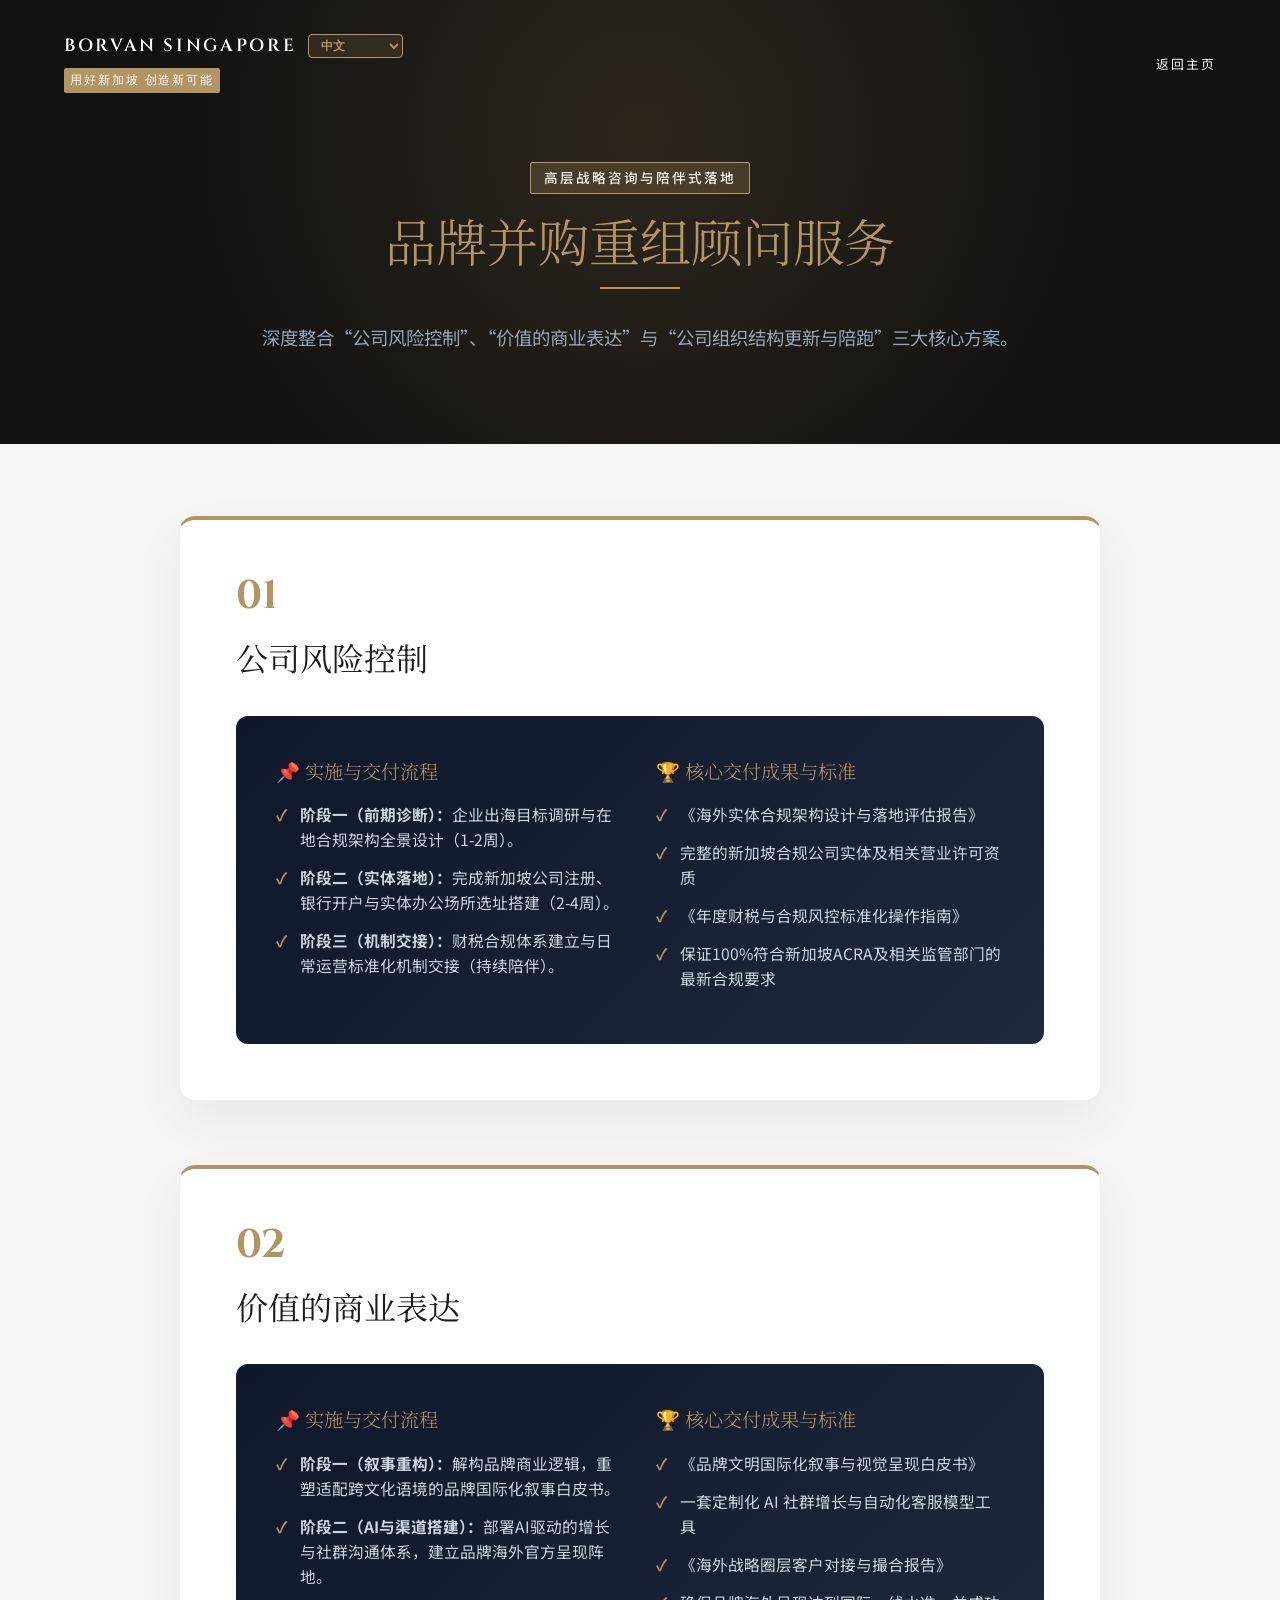
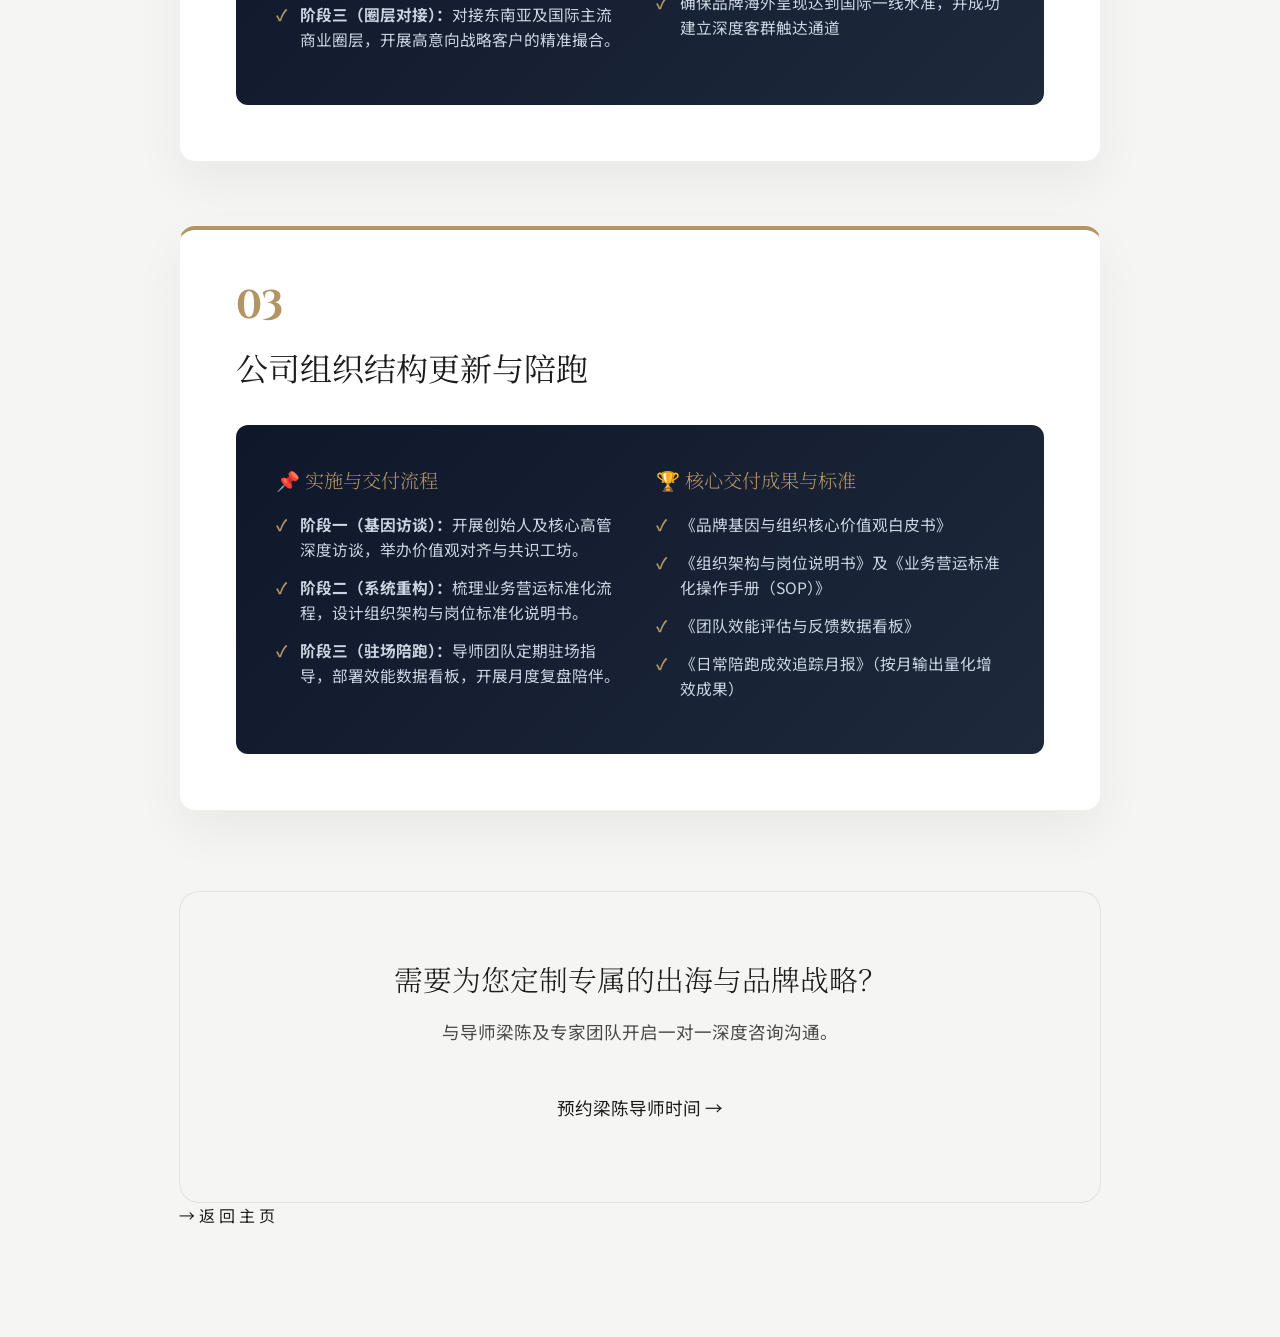
==== commit 60f577ff: "Add files via upload" ====
--- a/advisor.html
+++ b/advisor.html
@@ -4,8 +4,16 @@
 <head>
     <meta charset="UTF-8">
     <meta name="viewport" content="width=device-width, initial-scale=1.0">
-    <title data-i18n="advisor.title">品牌国际化定制方案与顾问服务 | BORVAN SINGAPORE</title>
-    <meta name="description" content="为企业家提供全方位品牌国际化出海评估、品牌影响力构建与组织系统增效的定制化顾问咨询与落地实施。">
+    <title data-i18n="advisor.title">品牌并购重组顾问服务 | BORVAN SINGAPORE</title>
+    <meta name="description" content="为企业家提供全方位公司风险控制、价值的商业表达与公司组织结构更新与陪跑的定制化顾问咨询与落地实施。">
+    <!-- Open Graph Sharing Metadata for WeChat, WhatsApp, and other social media -->
+    <meta property="og:type" content="website">
+    <meta property="og:url" content="https://borvan.sg/advisor.html">
+    <meta property="og:title" content="BORVAN SINGAPORE">
+    <meta property="og:description" content="Singapore-based corporate coaching and training in Mandarin, systematically empowering brands to go global.">
+    <meta property="og:image" content="https://borvan.sg/logo.png">
+    <meta property="og:image:width" content="300">
+    <meta property="og:image:height" content="300">
     <!-- Google Fonts -->
     <link rel="preconnect" href="https://fonts.googleapis.com">
     <link rel="preconnect" href="https://fonts.gstatic.com" crossorigin>
@@ -152,6 +160,8 @@
 </head>
 
 <body>
+    <!-- WeChat Sharing Thumbnail Fallback -->
+    <div style="display:none;"><img src="https://borvan.sg/logo.png" alt="BORVAN SINGAPORE"></div>
     <nav class="architect-nav scrolled">
         <div class="nav-branding">
             <div style="display: flex; align-items: center; gap: 0.75rem;">
@@ -173,10 +183,10 @@
     <header class="advisor-header">
         <div class="container">
             <div class="nav-badge" style="display: inline-block; font-size: 0.85rem; padding: 0.25rem 0.8rem; margin-bottom: 1rem; color: #FFF; background: rgba(201,160,99,0.2); border: 1px solid var(--color-accent);">高层战略咨询与陪伴式落地</div>
-            <h1 class="section-title text-accent" style="margin-bottom: 1rem;">品牌国际化定制方案顾问服务</h1>
+            <h1 class="section-title text-accent" style="margin-bottom: 1rem;">品牌并购重组顾问服务</h1>
             <div class="title-line center mx-auto"></div>
             <p class="section-desc" style="max-width: 800px; margin: 0 auto; color: #94A3B8; font-size: 1.15rem; line-height: 1.8;">
-                我们不仅是顾问，更是您在东南亚落地与品牌国际化传播的长期实施战略伙伴。深度整合“出海评估”、“品牌影响力”与“组织系统增效”三大核心方案。
+                深度整合“公司风险控制”、“价值的商业表达”与“公司组织结构更新与陪跑”三大核心方案。
             </p>
         </div>
     </header>
@@ -188,26 +198,7 @@
             <div class="solution-card">
                 <div class="solution-badge-num">01</div>
                 <div class="card-header-title">
-                    <span>企业出海评估与改善</span>
-                    <span class="price-tag price-chip">2.4万新币起</span>
-                </div>
-                <p style="color: var(--color-text-secondary); font-size: 1.05rem; line-height: 1.7; margin-bottom: 2rem;">
-                    为企业建立稳固的出海大本营，全面打通在新加坡落地启动的合规路径、实体建构与长期维护，保障商业版图稳健扩张。
-                </p>
-                
-                <div class="section-subgrid">
-                    <div class="subgrid-item">
-                        <div class="subgrid-title">海外机构设置</div>
-                        <div class="subgrid-desc">在地化落地全景规划，一站式构建工商注册体系与实体经营场所，深度适配当地政策人文。</div>
-                    </div>
-                    <div class="subgrid-item">
-                        <div class="subgrid-title">年度运营维护</div>
-                        <div class="subgrid-desc">全天候持久动能支持，涵盖财务税务系统化管理、人事组织构架优化及日常综合后勤运营。</div>
-                    </div>
-                    <div class="subgrid-item">
-                        <div class="subgrid-title">合规咨询与风控</div>
-                        <div class="subgrid-desc">洞察区域法律法规、劳动守则与行业标准，提前排除潜在风险漏洞，建立全生命周期审查机制。</div>
-                    </div>
+                    <span>公司风险控制</span>
                 </div>
 
                 <div class="deliver-box">
@@ -237,26 +228,7 @@
             <div class="solution-card">
                 <div class="solution-badge-num">02</div>
                 <div class="card-header-title">
-                    <span>构筑品牌影响力</span>
-                    <span class="price-tag price-chip">1.4万新币起</span>
-                </div>
-                <p style="color: var(--color-text-secondary); font-size: 1.05rem; line-height: 1.7; margin-bottom: 2rem;">
-                    构建顺畅无阻的跨境合作网络与高价值核心客群圈层，将品牌核心理念转化为直抵人心的极具美感的跨文化叙事。
-                </p>
-                
-                <div class="section-subgrid">
-                    <div class="subgrid-item">
-                        <div class="subgrid-title">跨文化品牌呈现</div>
-                        <div class="subgrid-desc">提炼核心理念并转化为跨文化叙事，确保品牌在海外主流渠道与专业圈层以最具视觉张力呈现。</div>
-                    </div>
-                    <div class="subgrid-item">
-                        <div class="subgrid-title">用AI构建成长社群</div>
-                        <div class="subgrid-desc">精准连接本土衍生需求与品牌优势，借助AI赋能社群运营，促成产业链上下游黄金合作通道。</div>
-                    </div>
-                    <div class="subgrid-item">
-                        <div class="subgrid-title">战略客户圈层渗透</div>
-                        <div class="subgrid-desc">锁定高价值战略核心客群，代表企业展开系统性深度渗透与互动，助推建立持久伙伴关系。</div>
-                    </div>
+                    <span>价值的商业表达</span>
                 </div>
 
                 <div class="deliver-box">
@@ -286,26 +258,7 @@
             <div class="solution-card">
                 <div class="solution-badge-num">03</div>
                 <div class="card-header-title">
-                    <span>组织系统增效</span>
-                    <span class="price-tag price-chip">9万新币起</span>
-                </div>
-                <p style="color: var(--color-text-secondary); font-size: 1.05rem; line-height: 1.7; margin-bottom: 2rem;">
-                    组织核心价值的系统化落地，激活团队凝聚力与主动性，实现跨国团队在异地协作中的高效顺畅运转。
-                </p>
-                
-                <div class="section-subgrid">
-                    <div class="subgrid-item">
-                        <div class="subgrid-title">核心价值与愿景对齐</div>
-                        <div class="subgrid-desc">提炼创始人精神与品牌核心价值观，统一核心管理层的认知与愿景，转化为组织行为准则。</div>
-                    </div>
-                    <div class="subgrid-item">
-                        <div class="subgrid-title">营运与管理系统重构</div>
-                        <div class="subgrid-desc">梳理标准营运流程（SOP），建立高效自我纠偏与日常运行机制，保障异地协作顺畅。</div>
-                    </div>
-                    <div class="subgrid-item">
-                        <div class="subgrid-title">团队激活与陪伴式陪跑</div>
-                        <div class="subgrid-desc">重塑沟通路径，创新机制激活团队，提供定期现场督导与量化数据看板，实现长效增效。</div>
-                    </div>
+                    <span>公司组织结构更新与陪跑</span>
                 </div>
 
                 <div class="deliver-box">
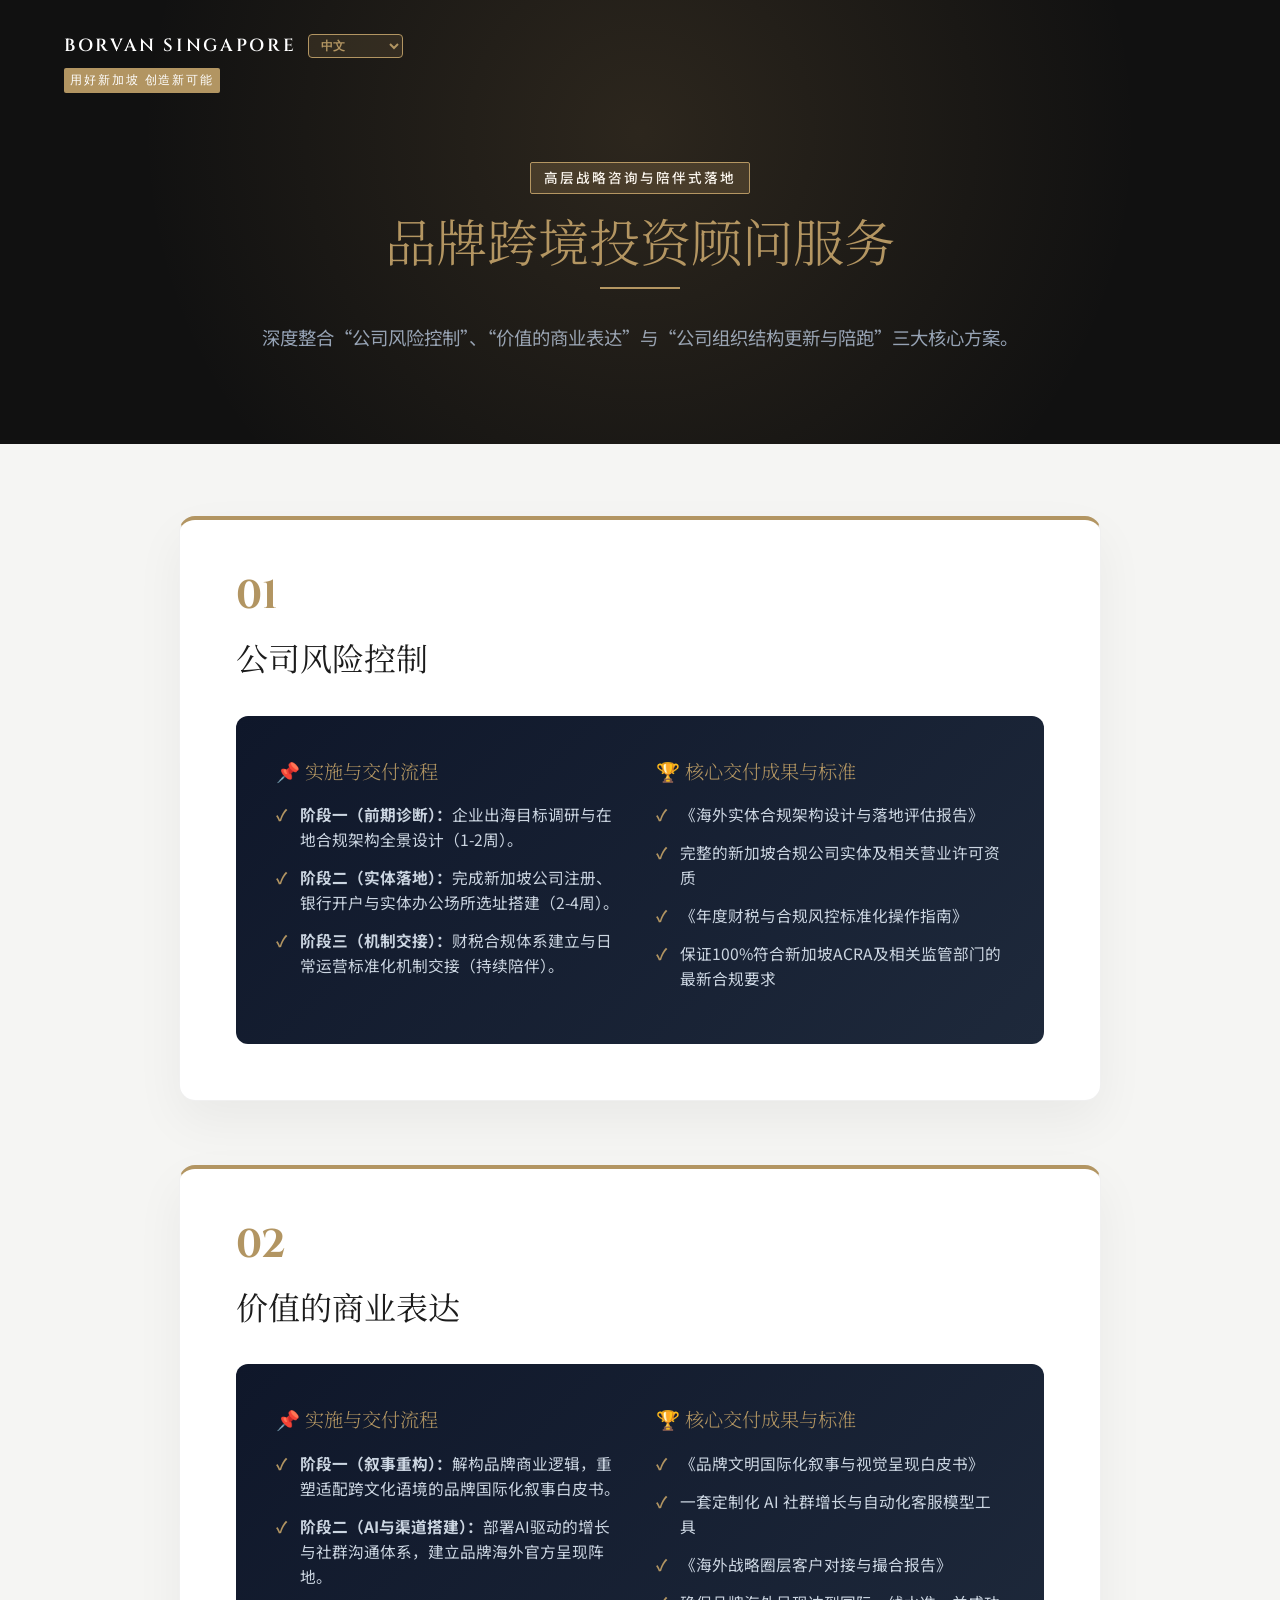
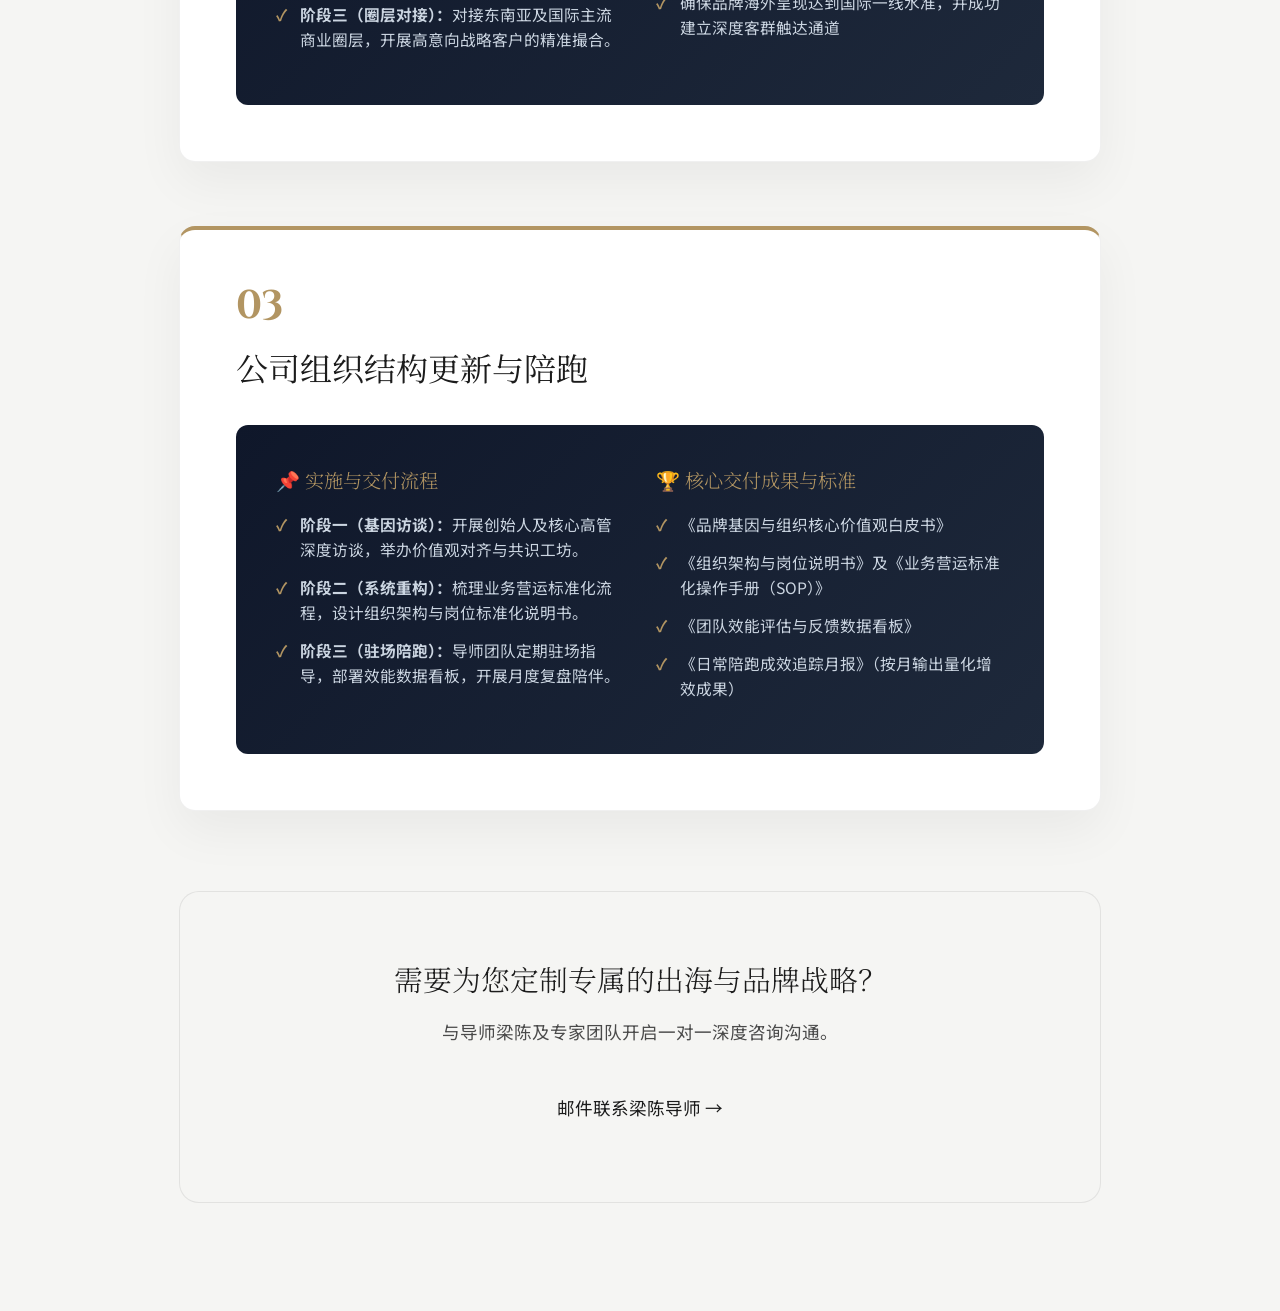
==== commit b842bd08: "Add files via upload" ====
--- a/advisor.html
+++ b/advisor.html
@@ -4,7 +4,7 @@
 <head>
     <meta charset="UTF-8">
     <meta name="viewport" content="width=device-width, initial-scale=1.0">
-    <title data-i18n="advisor.title">品牌并购重组顾问服务 | BORVAN SINGAPORE</title>
+    <title data-i18n="advisor.title">品牌跨境投资顾问服务 | BORVAN SINGAPORE</title>
     <meta name="description" content="为企业家提供全方位公司风险控制、价值的商业表达与公司组织结构更新与陪跑的定制化顾问咨询与落地实施。">
     <!-- Open Graph Sharing Metadata for WeChat, WhatsApp, and other social media -->
     <meta property="og:type" content="website">
@@ -175,15 +175,12 @@
             </div>
             <div class="nav-badge" style="font-family: var(--font-english); font-size: 0.78rem; padding: 0.15rem 0.4rem; text-transform: uppercase; margin-top: 0.2rem;" data-i18n="nav.badge">用好新加坡 创造新可能</div>
         </div>
-        <ul class="nav-links">
-            <li><a href="index.html#mission" data-i18n="nav.back_to_home">返回主页</a></li>
-        </ul>
     </nav>
 
     <header class="advisor-header">
         <div class="container">
             <div class="nav-badge" style="display: inline-block; font-size: 0.85rem; padding: 0.25rem 0.8rem; margin-bottom: 1rem; color: #FFF; background: rgba(201,160,99,0.2); border: 1px solid var(--color-accent);">高层战略咨询与陪伴式落地</div>
-            <h1 class="section-title text-accent" style="margin-bottom: 1rem;">品牌并购重组顾问服务</h1>
+            <h1 class="section-title text-accent" style="margin-bottom: 1rem;" data-i18n="advisor.heading">品牌跨境投资顾问服务</h1>
             <div class="title-line center mx-auto"></div>
             <p class="section-desc" style="max-width: 800px; margin: 0 auto; color: #94A3B8; font-size: 1.15rem; line-height: 1.8;">
                 深度整合“公司风险控制”、“价值的商业表达”与“公司组织结构更新与陪跑”三大核心方案。
@@ -288,14 +285,12 @@
             <div class="cta-booking-box">
                 <h3 style="font-family: var(--font-heading); font-size: 1.8rem; color: var(--color-text-primary); margin-bottom: 1rem;">需要为您定制专属的出海与品牌战略？</h3>
                 <p style="color: var(--color-text-secondary); font-size: 1.1rem; margin-bottom: 2rem;">与导师梁陈及专家团队开启一对一深度咨询沟通。</p>
-                <a href="index.html#booking" class="btn btn-primary" style="padding: 1rem 2.5rem; font-size: 1.1rem; border-radius: 50px; text-decoration: none; display: inline-block;">预约梁陈导师时间 →</a>
-            </div>
-
-            <a href="index.html" class="back-link" data-i18n="course.back_link" style="margin-top: 4rem;">← 返 回 主 页</a>
+                <a href="mailto:liangchen01@gmail.com" class="btn btn-primary" style="padding: 1rem 2.5rem; font-size: 1.1rem; border-radius: 50px; text-decoration: none; display: inline-block;" data-i18n="advisor.cta_email">邮件联系梁陈导师 →</a>
+            </div>
         </div>
     </section>
 
-    <script src="i18n.js?v=20260630_v3"></script>
+    <script src="i18n.js?v=20260704_v1"></script>
     <script src="script.js?v=2"></script>
 </body>
 </html>
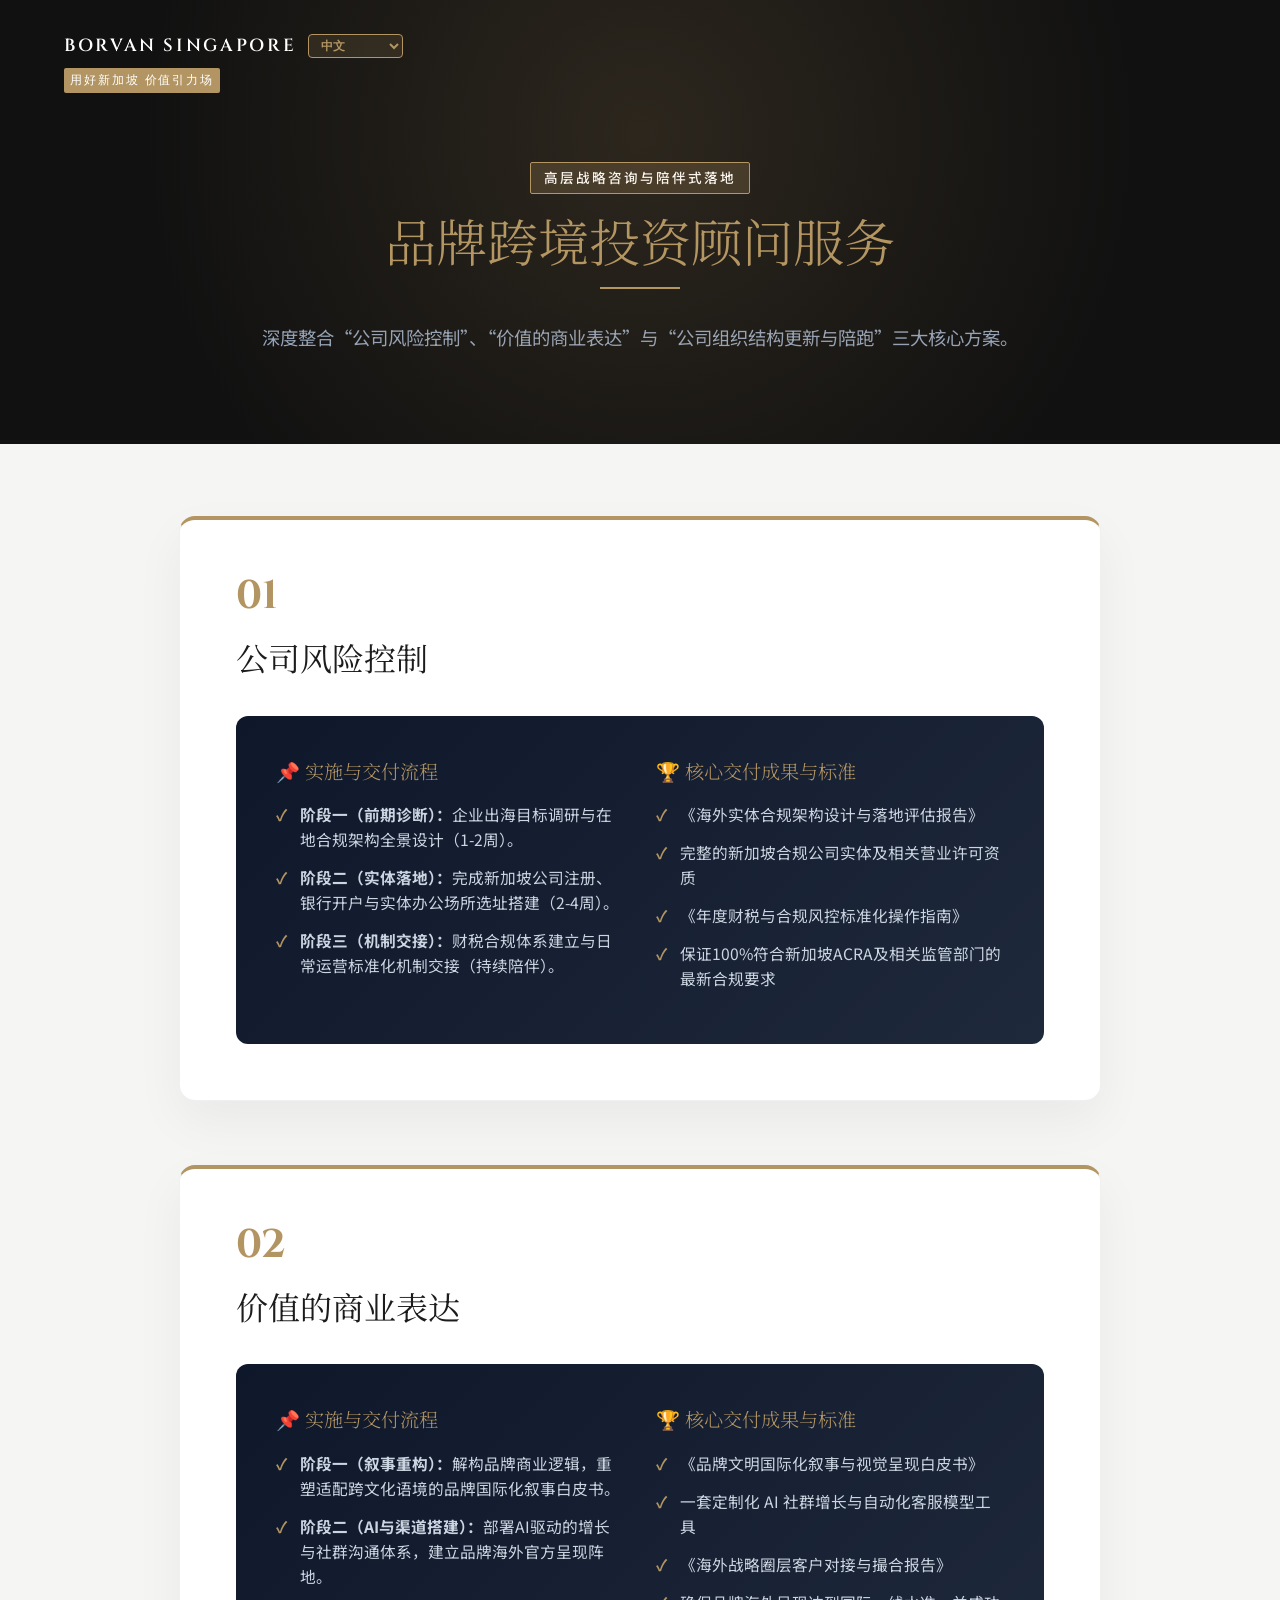
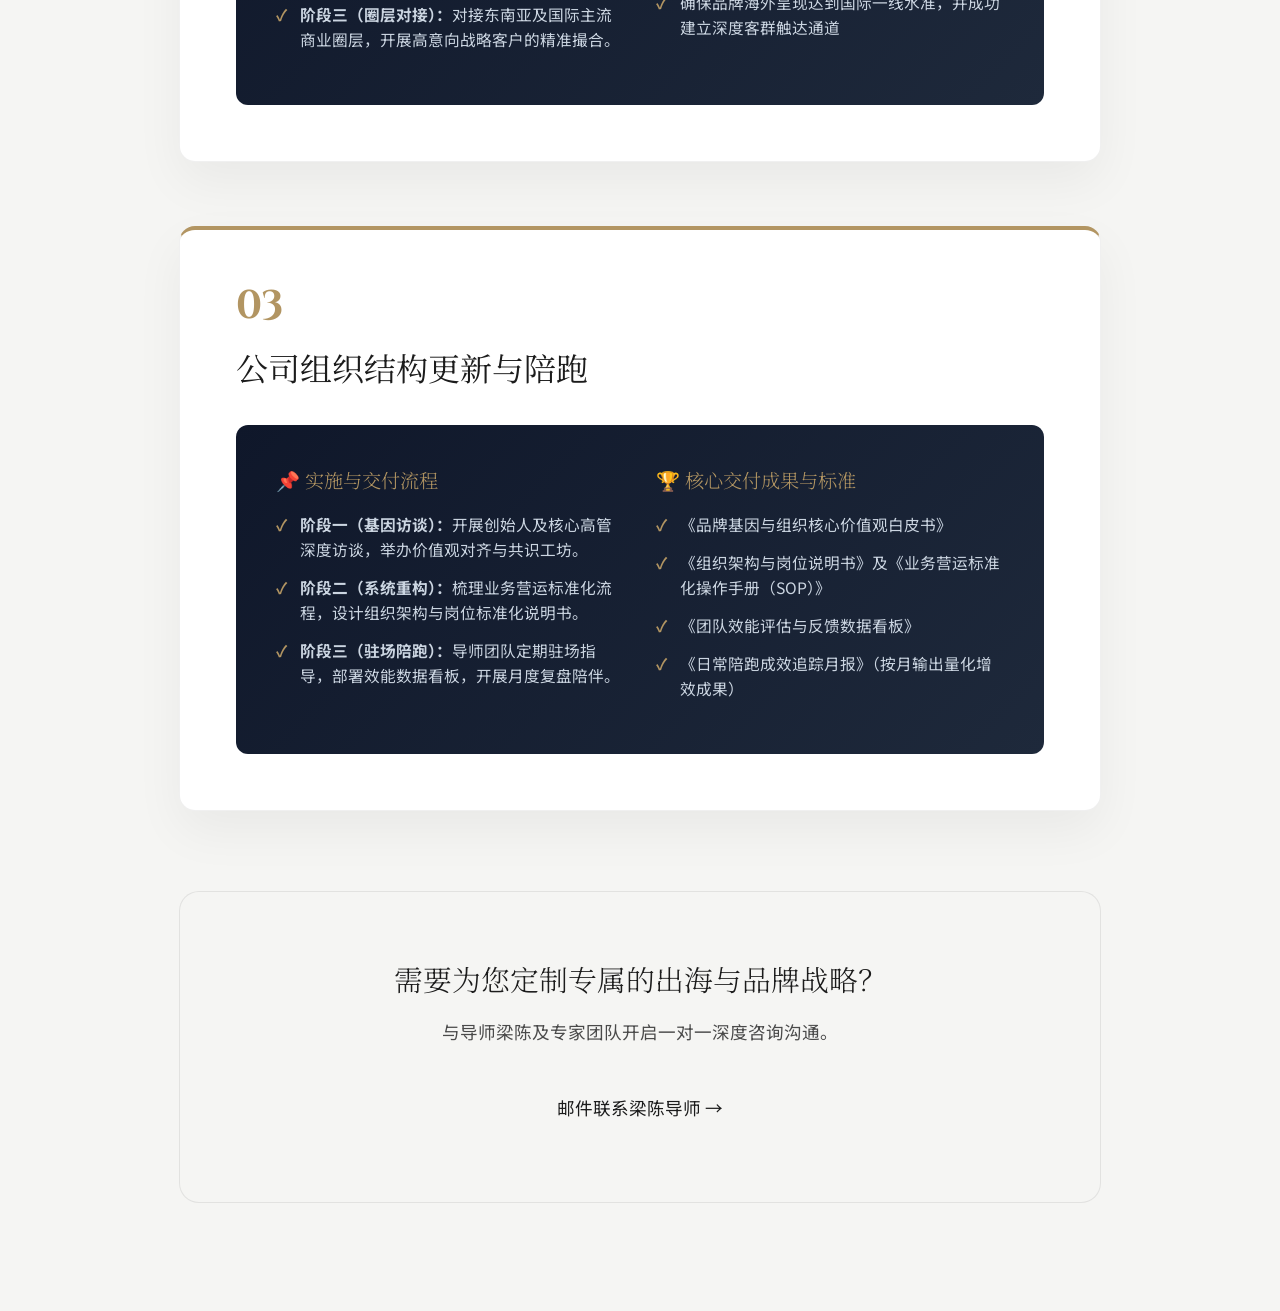
==== commit b07bb6cc: "Add files via upload" ====
--- a/advisor.html
+++ b/advisor.html
@@ -173,7 +173,7 @@
                     <option value="es">Español</option>
                 </select>
             </div>
-            <div class="nav-badge" style="font-family: var(--font-english); font-size: 0.78rem; padding: 0.15rem 0.4rem; text-transform: uppercase; margin-top: 0.2rem;" data-i18n="nav.badge">用好新加坡 创造新可能</div>
+            <div class="nav-badge" style="font-family: var(--font-english); font-size: 0.78rem; padding: 0.15rem 0.4rem; text-transform: uppercase; margin-top: 0.2rem;" data-i18n="nav.badge">用好新加坡 价值引力场</div>
         </div>
     </nav>
 
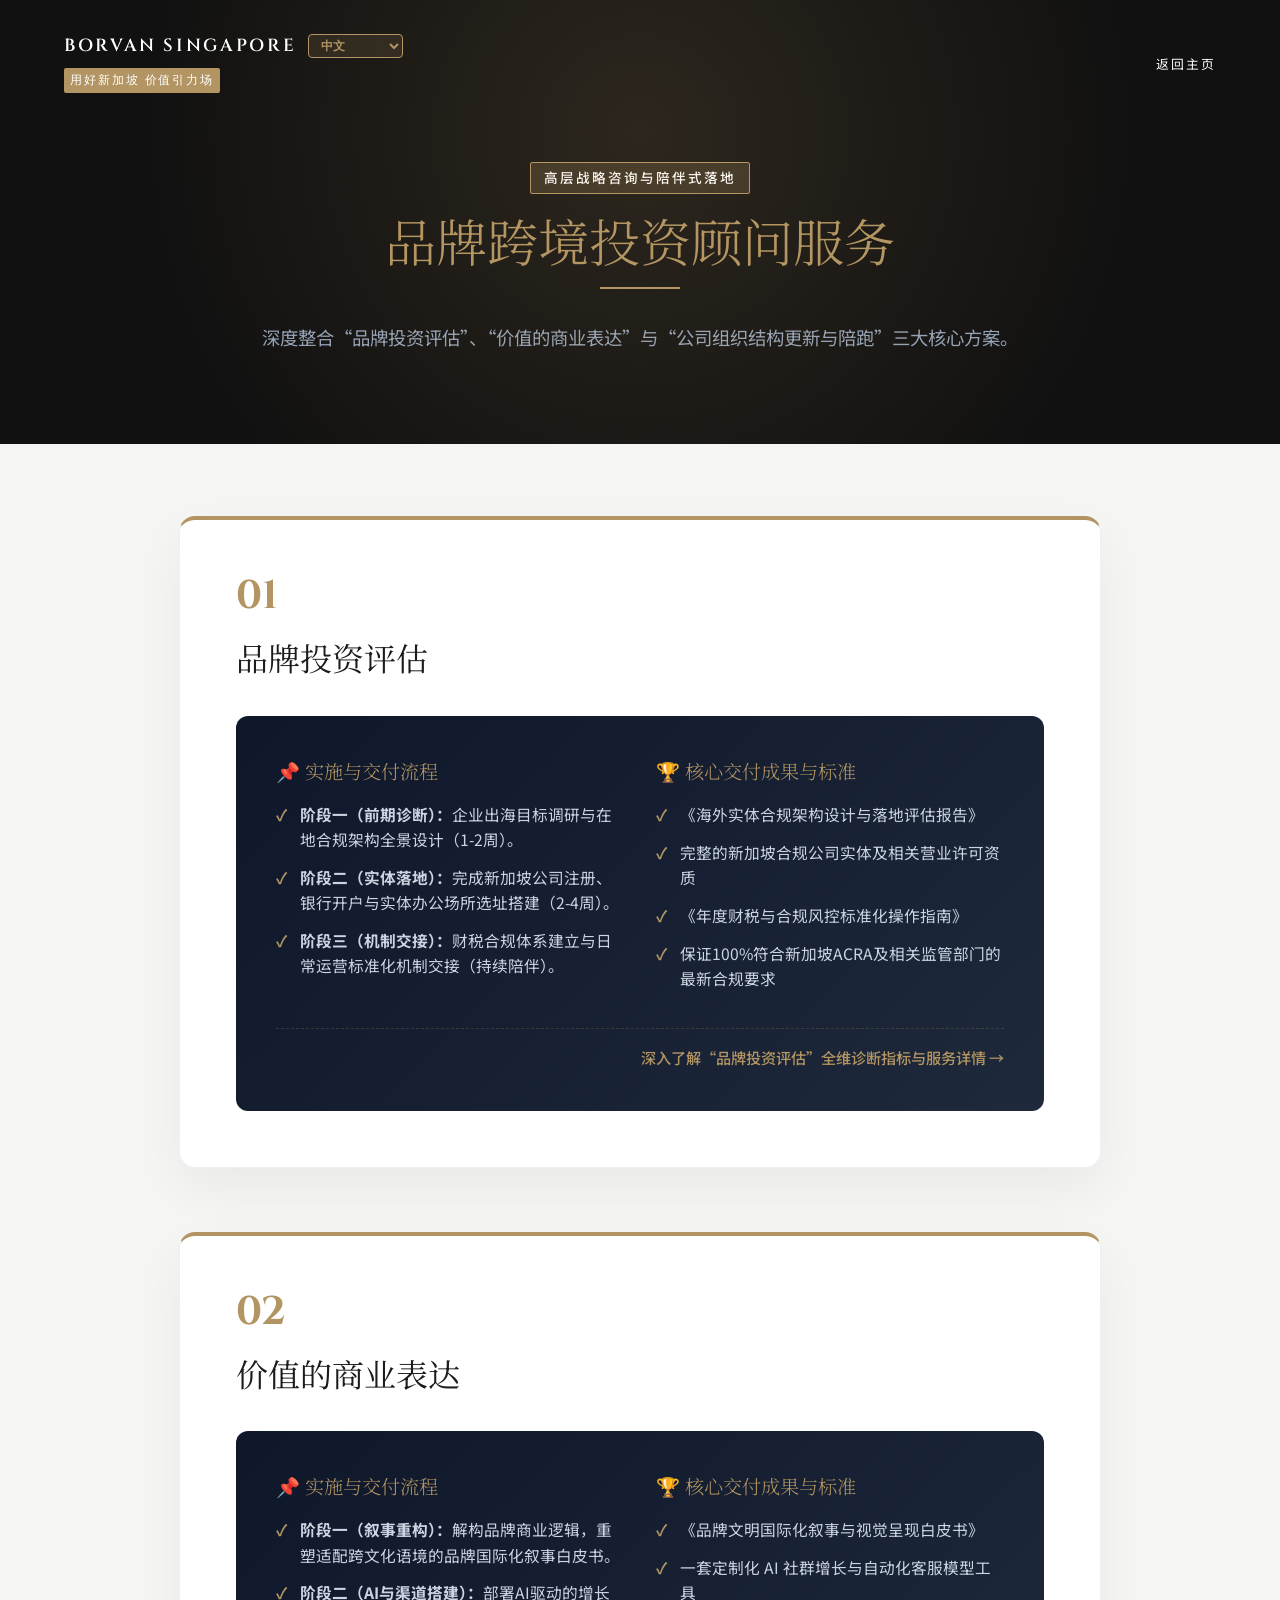
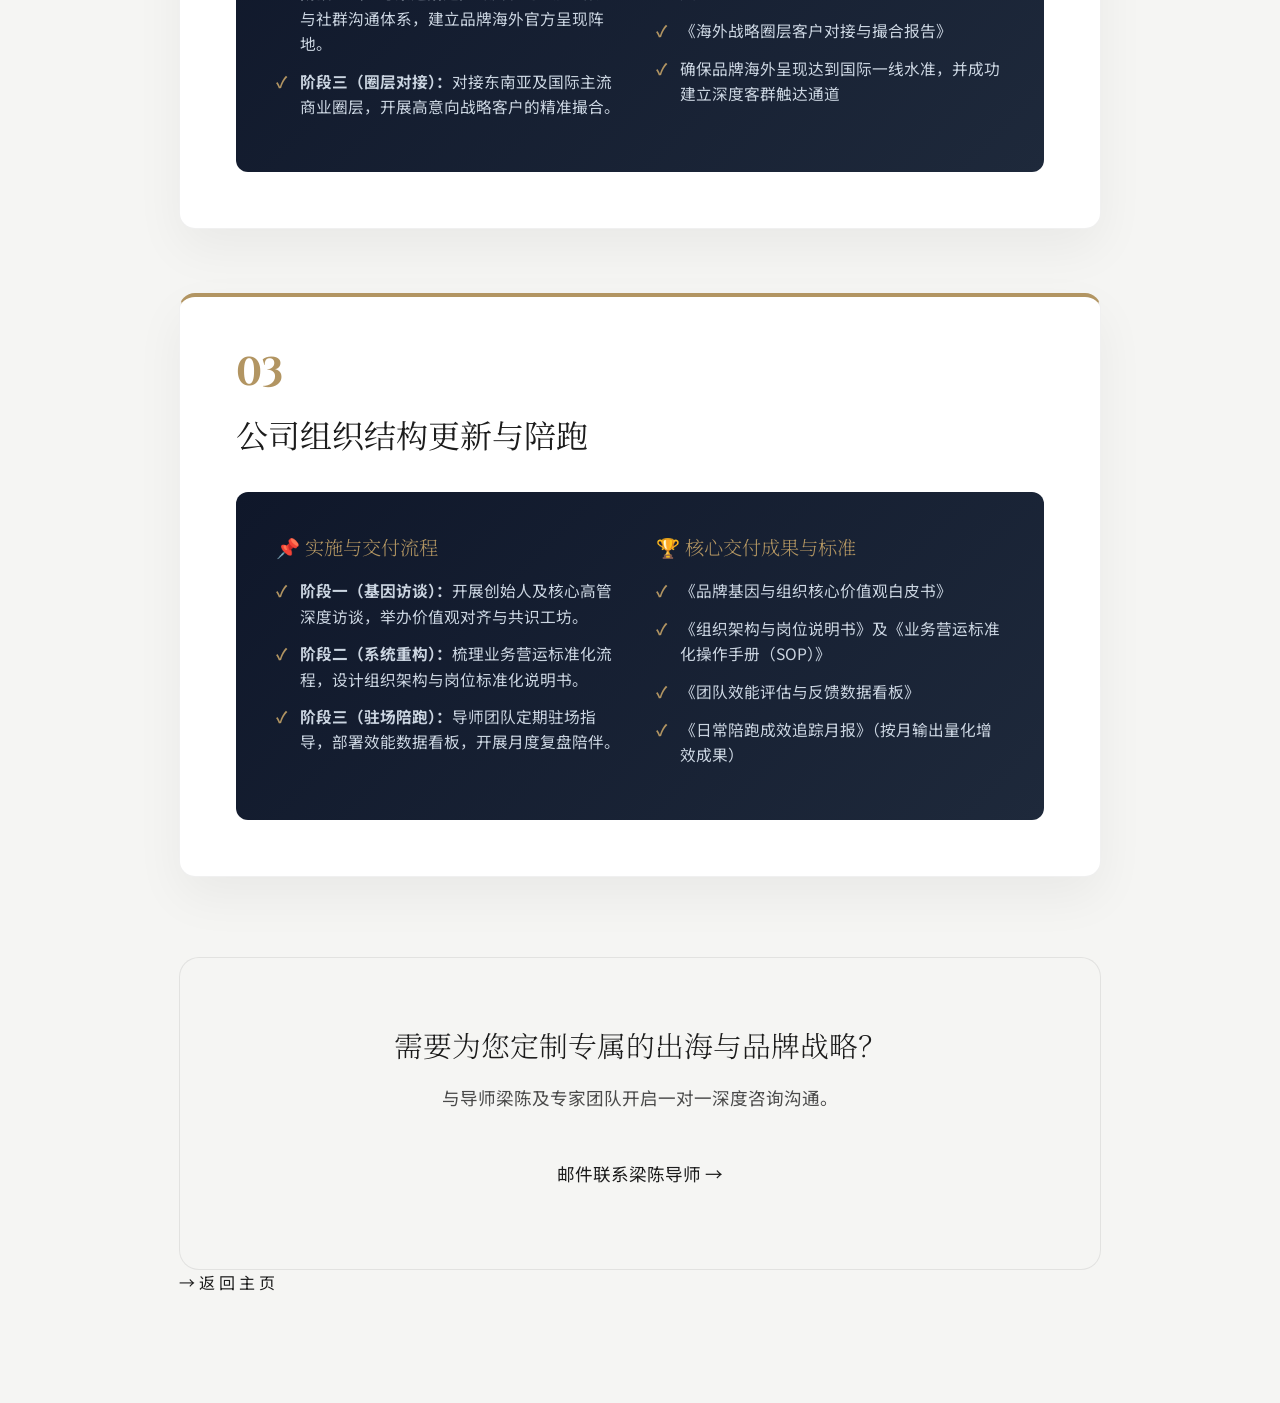
==== commit a4c0ac23: "Add files via upload" ====
--- a/advisor.html
+++ b/advisor.html
@@ -175,6 +175,9 @@
             </div>
             <div class="nav-badge" style="font-family: var(--font-english); font-size: 0.78rem; padding: 0.15rem 0.4rem; text-transform: uppercase; margin-top: 0.2rem;" data-i18n="nav.badge">用好新加坡 价值引力场</div>
         </div>
+        <ul class="nav-links">
+            <li><a href="index.html" data-i18n="nav.back_to_home">返回主页</a></li>
+        </ul>
     </nav>
 
     <header class="advisor-header">
@@ -183,7 +186,7 @@
             <h1 class="section-title text-accent" style="margin-bottom: 1rem;" data-i18n="advisor.heading">品牌跨境投资顾问服务</h1>
             <div class="title-line center mx-auto"></div>
             <p class="section-desc" style="max-width: 800px; margin: 0 auto; color: #94A3B8; font-size: 1.15rem; line-height: 1.8;">
-                深度整合“公司风险控制”、“价值的商业表达”与“公司组织结构更新与陪跑”三大核心方案。
+                深度整合“品牌投资评估”、“价值的商业表达”与“公司组织结构更新与陪跑”三大核心方案。
             </p>
         </div>
     </header>
@@ -195,7 +198,7 @@
             <div class="solution-card">
                 <div class="solution-badge-num">01</div>
                 <div class="card-header-title">
-                    <span>公司风险控制</span>
+                    <span>品牌投资评估</span>
                 </div>
 
                 <div class="deliver-box">
@@ -217,6 +220,9 @@
                                 <li>保证100%符合新加坡ACRA及相关监管部门的最新合规要求</li>
                             </ul>
                         </div>
+                    </div>
+                    <div style="text-align: right; margin-top: 1.5rem; padding-top: 1rem; border-top: 1px dashed rgba(201,160,99,0.2);">
+                        <a href="enterprise.html" style="color: var(--color-accent); font-size: 0.95rem; text-decoration: none; font-weight: 500;">深入了解“品牌投资评估”全维诊断指标与服务详情 &rarr;</a>
                     </div>
                 </div>
             </div>
@@ -287,6 +293,7 @@
                 <p style="color: var(--color-text-secondary); font-size: 1.1rem; margin-bottom: 2rem;">与导师梁陈及专家团队开启一对一深度咨询沟通。</p>
                 <a href="mailto:liangchen01@gmail.com" class="btn btn-primary" style="padding: 1rem 2.5rem; font-size: 1.1rem; border-radius: 50px; text-decoration: none; display: inline-block;" data-i18n="advisor.cta_email">邮件联系梁陈导师 →</a>
             </div>
+            <a href="index.html" class="back-link" data-i18n="course.back_link">← 返 回 主 页</a>
         </div>
     </section>
 
